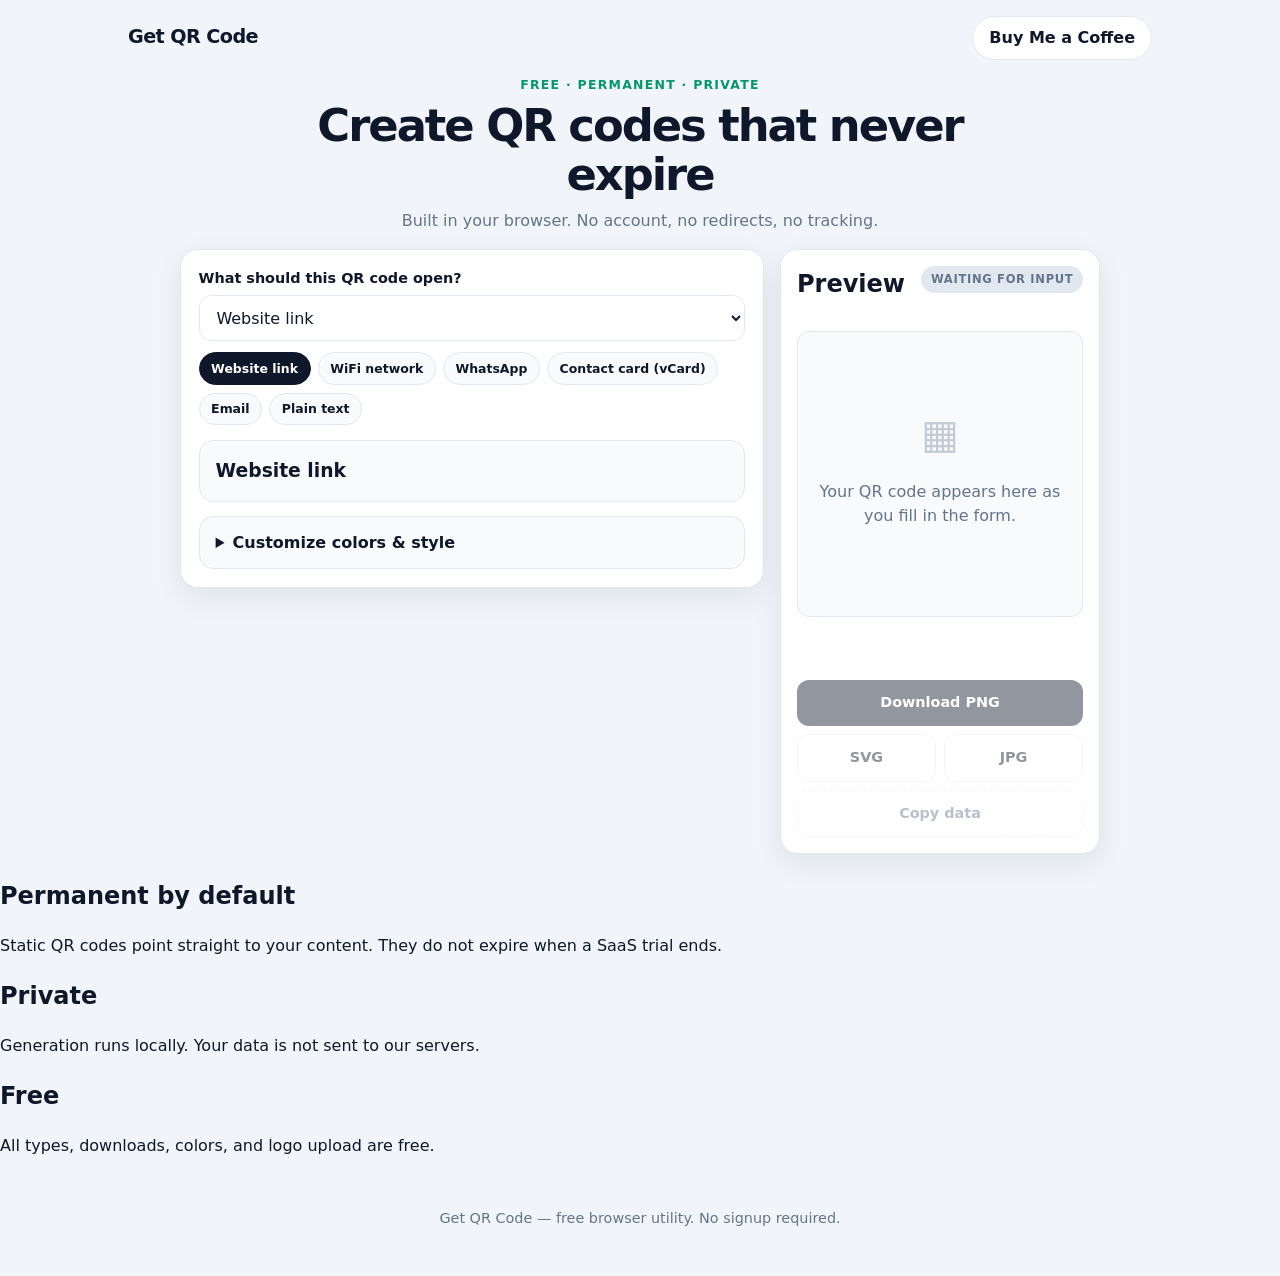
==== index.html @ e3b9dc10 "Bust cached frontend assets Co-authored-by: Gilad Leifman <Mizaro@users.noreply.github.com>" ====
<!doctype html>
<html lang="en">
<head>
  <meta charset="utf-8">
  <meta name="viewport" content="width=device-width, initial-scale=1">
  <title>Get QR Code | Free Permanent QR Codes That Never Expire</title>
  <meta name="description" content="Create free permanent QR codes that never expire. No signup, no expiration, generated locally in your browser.">
  <meta name="robots" content="index,follow">
  <meta name="theme-color" content="#0f172a">
  <link rel="canonical" href="https://getqrcode.com/">
  <link rel="stylesheet" href="styles.css?v=20260601-2255">
</head>
<body>
  <header class="site-header">
    <nav class="nav" aria-label="Main">
      <a class="brand" href="/">Get QR Code</a>
      <a class="nav-cta" href="https://buymeacoffee.com/yourname" target="_blank" rel="noopener noreferrer">Buy Me a Coffee</a>
    </nav>
    <div class="hero">
      <p class="eyebrow">Free · Permanent · Private</p>
      <h1>Create QR codes that never expire</h1>
      <p class="hero-lead">Built in your browser. No account, no redirects, no tracking.</p>
    </div>
  </header>

  <main class="workspace" id="generator">
    <div class="workspace-grid">
      <section class="preview-panel" aria-label="QR preview">
        <div class="preview-header">
          <h2>Preview</h2>
          <span id="preview-badge" class="badge badge-idle">Waiting for input</span>
        </div>
        <div id="qr-preview" class="qr-preview" role="img" aria-label="QR code preview">
          <div class="preview-empty" id="preview-empty">
            <div class="preview-empty-icon" aria-hidden="true">▦</div>
            <p>Your QR code appears here as you fill in the form.</p>
          </div>
        </div>
        <p id="status" class="status" role="status" aria-live="polite"></p>
        <div class="download-row">
          <button id="download-png" class="btn btn-primary" type="button" disabled>Download PNG</button>
          <button id="download-svg" class="btn btn-secondary" type="button" disabled>SVG</button>
          <button id="download-jpg" class="btn btn-secondary" type="button" disabled>JPG</button>
          <button id="copy-payload" class="btn btn-ghost" type="button" disabled>Copy data</button>
        </div>
      </section>

      <section class="editor-panel" aria-label="QR settings">
        <form id="qr-form" novalidate>
          <div class="field-block">
            <label for="qr-type-select">What should this QR code open?</label>
            <select id="qr-type-select" name="qr-type"></select>
            <div class="quick-types" id="quick-types" aria-label="Popular types"></div>
          </div>

          <div class="field-block content-block">
            <h3 id="content-heading">Content</h3>
            <div id="dynamic-fields" class="dynamic-fields"></div>
          </div>

          <details class="customize-panel">
            <summary>Customize colors &amp; style</summary>
            <div class="customize-grid">
              <label for="qr-size">Download size</label>
              <select id="qr-size">
                <option value="512" selected>512 px</option>
                <option value="1024">1024 px</option>
                <option value="2048">2048 px</option>
                <option value="256">256 px</option>
              </select>
              <label for="qr-ecc">Error correction</label>
              <select id="qr-ecc" title="Use High if you add a logo">
                <option value="M" selected>Medium</option>
                <option value="L">Low</option>
                <option value="Q">Quartile</option>
                <option value="H">High (best for logos)</option>
              </select>
              <label for="dark-color">QR color</label>
              <input id="dark-color" type="color" value="#0f172a">
              <label for="light-color">Background</label>
              <input id="light-color" type="color" value="#ffffff">
              <label class="check" for="transparent-bg"><input id="transparent-bg" type="checkbox"> Transparent background</label>
              <label class="check" for="gradient-enable"><input id="gradient-enable" type="checkbox"> Gradient</label>
              <label for="gradient-color">Gradient end</label>
              <input id="gradient-color" type="color" value="#2563eb" disabled>
              <label for="module-style">Dot shape</label>
              <select id="module-style">
                <option value="square">Square</option>
                <option value="rounded" selected>Rounded</option>
                <option value="dot">Circle</option>
              </select>
              <label for="logo-file">Logo (optional)</label>
              <input id="logo-file" type="file" accept="image/png,image/jpeg,image/webp,image/svg+xml">
              <label for="frame-label">Caption below QR</label>
              <input id="frame-label" type="text" placeholder="Scan me">
            </div>
          </details>
        </form>
      </section>
    </div>
  </main>

  <section class="info-grid" aria-label="More information">
    <article><h2>Permanent by default</h2><p>Static QR codes point straight to your content. They do not expire when a SaaS trial ends.</p></article>
    <article><h2>Private</h2><p>Generation runs locally. Your data is not sent to our servers.</p></article>
    <article><h2>Free</h2><p>All types, downloads, colors, and logo upload are free.</p></article>
  </section>

  <footer class="site-footer"><p>Get QR Code — free browser utility. No signup required.</p></footer>

  <script src="qrcode-matrix.js?v=20260601-2255"></script>
  <script src="app.js?v=20260601-2255"></script>
</body>
</html>
---- styles.css ----
:root {
  --bg: #f1f5f9;
  --surface: #ffffff;
  --surface-soft: #f8fafc;
  --text: #0f172a;
  --muted: #64748b;
  --border: #e2e8f0;
  --primary: #0f172a;
  --primary-hover: #1e293b;
  --accent: #2563eb;
  --success: #059669;
  --warn: #b45309;
  --danger: #b91c1c;
  --radius: 18px;
  --shadow: 0 10px 30px rgba(15, 23, 42, 0.08);
}

*,
*::before,
*::after {
  box-sizing: border-box;
}

html {
  scroll-behavior: smooth;
}

body {
  margin: 0;
  font-family: Inter, ui-sans-serif, system-ui, -apple-system, BlinkMacSystemFont, 'Segoe UI', sans-serif;
  color: var(--text);
  background: var(--bg);
  line-height: 1.5;
}

button,
input,
select,
textarea {
  font: inherit;
}

.site-header {
  padding: 1rem 1.25rem 1rem;
}

.nav {
  max-width: 1024px;
  margin: 0 auto 1rem;
  display: flex;
  align-items: center;
  justify-content: space-between;
  gap: 1rem;
}

.brand {
  color: var(--text);
  font-size: 1.2rem;
  font-weight: 800;
  letter-spacing: -0.03em;
  text-decoration: none;
}

.nav-cta {
  color: var(--text);
  background: var(--surface);
  border: 1px solid var(--border);
  border-radius: 999px;
  padding: 0.55rem 1rem;
  text-decoration: none;
  font-weight: 700;
}

.hero {
  max-width: 720px;
  margin: 0 auto;
  text-align: center;
}

.eyebrow {
  margin: 0 0 0.5rem;
  font-size: 0.78rem;
  font-weight: 800;
  text-transform: uppercase;
  letter-spacing: 0.1em;
  color: var(--success);
}

.hero h1 {
  margin: 0 0 0.65rem;
  font-size: clamp(1.85rem, 4.8vw, 2.8rem);
  line-height: 1.08;
  letter-spacing: -0.045em;
}

.hero-lead {
  margin: 0 auto;
  max-width: 34rem;
  color: var(--muted);
  font-size: 1rem;
}

.workspace {
  max-width: 960px;
  margin: 0 auto 1.5rem;
  padding: 0 1.25rem;
}

.workspace-grid {
  display: grid;
  grid-template-columns: minmax(0, 1fr) 320px;
  gap: 1rem;
  align-items: start;
}

.preview-panel,
.editor-panel {
  background: var(--surface);
  border: 1px solid var(--border);
  border-radius: var(--radius);
  box-shadow: var(--shadow);
}

.preview-panel {
  position: sticky;
  top: 1rem;
  order: 2;
  display: grid;
  gap: 0.8rem;
  align-content: start;
  padding: 1rem;
}

.preview-header {
  display: flex;
  align-items: flex-start;
  justify-content: space-between;
  gap: 0.75rem;
  margin-bottom: 1rem;
}

.preview-header h2,
.content-block h3 {
  margin: 0;
}

.preview-subhead,
.content-help {
  margin: 0.25rem 0 0;
  color: var(--muted);
  font-size: 0.85rem;
}


.badge {
  display: inline-flex;
  align-items: center;
  border-radius: 999px;
  padding: 0.28rem 0.6rem;
  font-size: 0.72rem;
  font-weight: 800;
  text-transform: uppercase;
  letter-spacing: 0.06em;
  white-space: nowrap;
}

.badge-idle {
  background: #e2e8f0;
  color: var(--muted);
}

.badge-ready {
  background: #d1fae5;
  color: var(--success);
}

.badge-warn {
  background: #fef3c7;
  color: var(--warn);
}

.qr-preview {
  aspect-ratio: 1 / 1;
  min-height: 0;
  display: flex;
  align-items: center;
  justify-content: center;
  border: 1px solid var(--border);
  border-radius: 12px;
  background: #f8fafc;
  padding: 0.9rem;
  overflow: hidden;
}

.preview-empty {
  text-align: center;
  color: var(--muted);
}

.preview-empty-icon {
  font-size: 2.5rem;
  opacity: 0.35;
  margin-bottom: 0.5rem;
}

.qr-canvas {
  display: block;
  width: min(100%, 250px);
  max-width: 100%;
  height: auto;
  border-radius: 10px;
  box-shadow: 0 8px 22px rgba(15, 23, 42, 0.08);
}

.status {
  min-height: 1.25rem;
  margin: 0.85rem 0 0;
  font-size: 0.9rem;
  color: var(--muted);
}

.status-ok {
  color: var(--success);
}

.status-warn {
  color: var(--warn);
}

.download-row {
  display: grid;
  grid-template-columns: repeat(2, minmax(0, 1fr));
  gap: 0.5rem;
  margin-top: 0.25rem;
}

.btn {
  border: 0;
  border-radius: 12px;
  padding: 0.75rem 0.9rem;
  font-size: 0.9rem;
  font-weight: 800;
  cursor: pointer;
  transition: transform 140ms ease, background 140ms ease, box-shadow 140ms ease;
}

.btn:disabled {
  opacity: 0.45;
  cursor: not-allowed;
}

.btn-primary {
  grid-column: 1 / -1;
  background: var(--primary);
  color: #ffffff;
}

.btn-primary:hover:not(:disabled),
.btn-secondary:hover:not(:disabled),
.btn-ghost:hover:not(:disabled),
.quick-type:hover,
.nav-cta:hover {
  transform: translateY(-1px);
}

.btn-primary:hover:not(:disabled) {
  background: var(--primary-hover);
}

.btn-secondary {
  background: var(--surface);
  color: var(--text);
  border: 1px solid var(--border);
}

.btn-ghost {
  grid-column: 1 / -1;
  background: transparent;
  color: var(--muted);
  border: 1px dashed var(--border);
}

.editor-panel {
  order: 1;
  padding: 1.1rem;
}

#qr-form {
  display: grid;
  gap: 0.9rem;
  justify-items: stretch;
}

.field-block {
  width: 100%;
  margin-bottom: 0;
}

.content-block {
  padding: 1rem;
  border: 1px solid var(--border);
  border-radius: 14px;
  background: var(--surface-soft);
}

label,
.customize-grid label {
  display: block;
  font-size: 0.9rem;
  font-weight: 700;
  margin: 0.85rem 0 0.35rem;
}

.field-block > label:first-child,
.customize-grid > label:first-child {
  margin-top: 0;
}

input,
select,
textarea {
  width: 100%;
  color: var(--text);
  background: var(--surface);
  border: 1px solid var(--border);
  border-radius: 12px;
  padding: 0.72rem 0.8rem;
}

input:focus,
select:focus,
textarea:focus {
  outline: none;
  border-color: var(--accent);
  box-shadow: 0 0 0 3px rgba(37, 99, 235, 0.14);
}

textarea {
  resize: vertical;
  min-height: 90px;
}

.quick-types {
  display: flex;
  flex-wrap: wrap;
  gap: 0.45rem;
  margin-top: 0.7rem;
}

.quick-type {
  border: 1px solid var(--border);
  background: var(--surface-soft);
  color: var(--text);
  border-radius: 999px;
  padding: 0.38rem 0.72rem;
  font-size: 0.78rem;
  font-weight: 700;
  cursor: pointer;
}

.quick-type.is-active {
  background: var(--primary);
  border-color: var(--primary);
  color: #ffffff;
}

.content-heading-row {
  display: flex;
  justify-content: space-between;
  align-items: baseline;
  gap: 1rem;
  margin-bottom: 0.75rem;
}

.dynamic-fields > :first-child {
  margin-top: 0;
}

.field-row {
  display: grid;
  grid-template-columns: repeat(2, minmax(0, 1fr));
  gap: 0.75rem;
}

.check {
  display: flex !important;
  align-items: center;
  gap: 0.55rem;
  margin-top: 0.9rem !important;
  font-weight: 600 !important;
}

.check input,
.radio-row input {
  width: auto;
}

.radio-row {
  display: flex;
  gap: 1rem;
  border: 0;
  padding: 0;
  margin: 0.6rem 0 0;
}

.radio-row label {
  display: inline-flex;
  align-items: center;
  gap: 0.35rem;
  margin: 0 !important;
  font-weight: 600 !important;
}

.input-compact {
  margin-bottom: 0.25rem;
}

.customize-panel {
  width: 100%;
  background: var(--surface-soft);
  border: 1px solid var(--border);
  border-radius: 14px;
  padding: 0.85rem 1rem;
}

.customize-panel summary {
  cursor: pointer;
  font-weight: 800;
}

.customize-grid {
  display: grid;
  grid-template-columns: repeat(2, minmax(0, 1fr));
  gap: 0 0.8rem;
  margin-top: 0.75rem;
}

.customize-grid .check {
  grid-column: 1 / -1;
}

.utility-note {
  max-width: 960px;
  margin: 0 auto 1.5rem;
  padding: 0 1.25rem;
  color: var(--muted);
  font-size: 0.92rem;
  text-align: center;
}

.site-footer {
  text-align: center;
  padding: 1.25rem 1.25rem 2rem;
  color: var(--muted);
  font-size: 0.9rem;
}

@media (max-width: 900px) {
  .workspace-grid {
    grid-template-columns: 1fr;
  }

  .preview-panel {
    position: static;
    order: 1;
    gap: 0.85rem;
  }

  .editor-panel {
    order: 2;
  }
}

@media (max-width: 640px) {
  .nav,
  .content-heading-row {
    flex-direction: column;
    align-items: stretch;
  }

  .nav-cta {
    text-align: center;
  }

  .field-row,
  .customize-grid,
  .download-row {
    grid-template-columns: 1fr;
  }
}
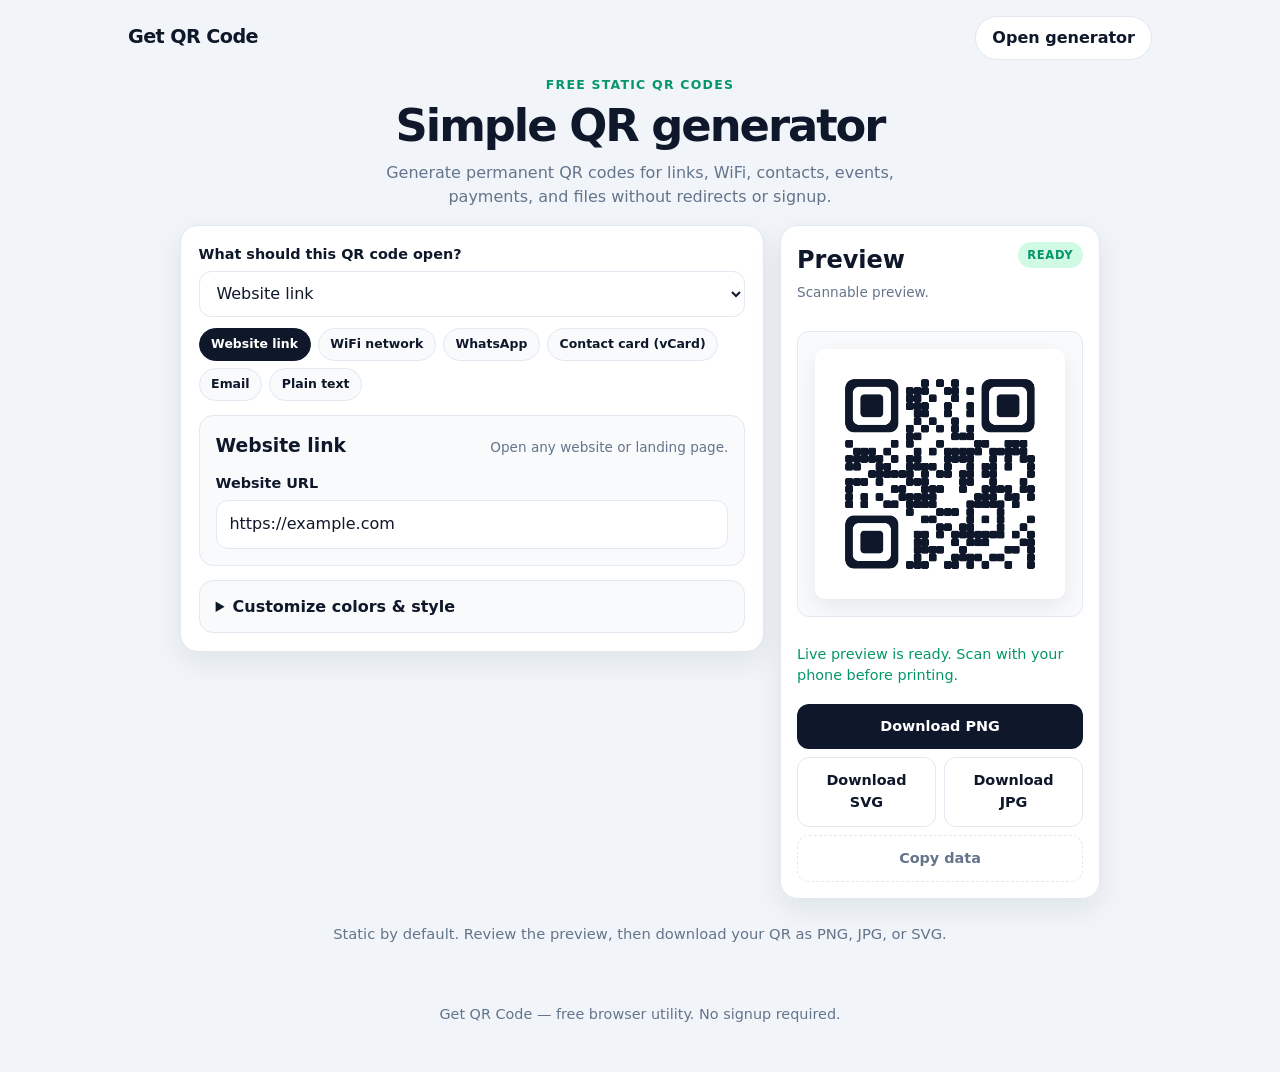
==== commit 61f522d9: "Restore app shell and refresh asset versions Co-authored-by: Gilad Leifman <Mizaro@users.noreply.git" ====
--- a/index.html
+++ b/index.html
@@ -4,22 +4,22 @@
   <meta charset="utf-8">
   <meta name="viewport" content="width=device-width, initial-scale=1">
   <title>Get QR Code | Free Permanent QR Codes That Never Expire</title>
-  <meta name="description" content="Create free permanent QR codes that never expire. No signup, no expiration, generated locally in your browser.">
+  <meta name="description" content="Create free permanent QR codes that never expire. Generate QR codes for websites, WiFi, WhatsApp, contacts, payments, events, files, and more.">
   <meta name="robots" content="index,follow">
   <meta name="theme-color" content="#0f172a">
   <link rel="canonical" href="https://getqrcode.com/">
-  <link rel="stylesheet" href="styles.css?v=20260601-2255">
+  <link rel="stylesheet" href="styles.css?v=20260601-2258">
 </head>
 <body>
   <header class="site-header">
     <nav class="nav" aria-label="Main">
       <a class="brand" href="/">Get QR Code</a>
-      <a class="nav-cta" href="https://buymeacoffee.com/yourname" target="_blank" rel="noopener noreferrer">Buy Me a Coffee</a>
+      <a class="nav-cta" href="#generator">Open generator</a>
     </nav>
     <div class="hero">
-      <p class="eyebrow">Free · Permanent · Private</p>
-      <h1>Create QR codes that never expire</h1>
-      <p class="hero-lead">Built in your browser. No account, no redirects, no tracking.</p>
+      <p class="eyebrow">Free static QR codes</p>
+      <h1>Simple QR generator</h1>
+      <p class="hero-lead">Generate permanent QR codes for links, WiFi, contacts, events, payments, and files without redirects or signup.</p>
     </div>
   </header>
 
@@ -27,20 +27,26 @@
     <div class="workspace-grid">
       <section class="preview-panel" aria-label="QR preview">
         <div class="preview-header">
-          <h2>Preview</h2>
-          <span id="preview-badge" class="badge badge-idle">Waiting for input</span>
+          <div>
+            <h2>Preview</h2>
+            <p class="preview-subhead">Scannable preview.</p>
+          </div>
+          <span id="preview-badge" class="badge badge-idle">Waiting</span>
         </div>
+
         <div id="qr-preview" class="qr-preview" role="img" aria-label="QR code preview">
           <div class="preview-empty" id="preview-empty">
             <div class="preview-empty-icon" aria-hidden="true">▦</div>
-            <p>Your QR code appears here as you fill in the form.</p>
+            <p>Your QR code will appear here.</p>
           </div>
         </div>
+
         <p id="status" class="status" role="status" aria-live="polite"></p>
+
         <div class="download-row">
           <button id="download-png" class="btn btn-primary" type="button" disabled>Download PNG</button>
-          <button id="download-svg" class="btn btn-secondary" type="button" disabled>SVG</button>
-          <button id="download-jpg" class="btn btn-secondary" type="button" disabled>JPG</button>
+          <button id="download-svg" class="btn btn-secondary" type="button" disabled>Download SVG</button>
+          <button id="download-jpg" class="btn btn-secondary" type="button" disabled>Download JPG</button>
           <button id="copy-payload" class="btn btn-ghost" type="button" disabled>Copy data</button>
         </div>
       </section>
@@ -50,11 +56,14 @@
           <div class="field-block">
             <label for="qr-type-select">What should this QR code open?</label>
             <select id="qr-type-select" name="qr-type"></select>
-            <div class="quick-types" id="quick-types" aria-label="Popular types"></div>
+            <div id="quick-types" class="quick-types" aria-label="Popular QR types"></div>
           </div>
 
           <div class="field-block content-block">
-            <h3 id="content-heading">Content</h3>
+            <div class="content-heading-row">
+              <h3 id="content-heading">Content</h3>
+              <p id="content-help" class="content-help">Pick a type to begin.</p>
+            </div>
             <div id="dynamic-fields" class="dynamic-fields"></div>
           </div>
 
@@ -68,29 +77,37 @@
                 <option value="2048">2048 px</option>
                 <option value="256">256 px</option>
               </select>
+
               <label for="qr-ecc">Error correction</label>
-              <select id="qr-ecc" title="Use High if you add a logo">
+              <select id="qr-ecc" title="Use High when adding a logo">
                 <option value="M" selected>Medium</option>
                 <option value="L">Low</option>
                 <option value="Q">Quartile</option>
-                <option value="H">High (best for logos)</option>
+                <option value="H">High</option>
               </select>
+
               <label for="dark-color">QR color</label>
               <input id="dark-color" type="color" value="#0f172a">
+
               <label for="light-color">Background</label>
               <input id="light-color" type="color" value="#ffffff">
+
               <label class="check" for="transparent-bg"><input id="transparent-bg" type="checkbox"> Transparent background</label>
-              <label class="check" for="gradient-enable"><input id="gradient-enable" type="checkbox"> Gradient</label>
+              <label class="check" for="gradient-enable"><input id="gradient-enable" type="checkbox"> Add gradient</label>
+
               <label for="gradient-color">Gradient end</label>
               <input id="gradient-color" type="color" value="#2563eb" disabled>
-              <label for="module-style">Dot shape</label>
+
+              <label for="module-style">Module style</label>
               <select id="module-style">
                 <option value="square">Square</option>
                 <option value="rounded" selected>Rounded</option>
                 <option value="dot">Circle</option>
               </select>
+
               <label for="logo-file">Logo (optional)</label>
               <input id="logo-file" type="file" accept="image/png,image/jpeg,image/webp,image/svg+xml">
+
               <label for="frame-label">Caption below QR</label>
               <input id="frame-label" type="text" placeholder="Scan me">
             </div>
@@ -100,15 +117,13 @@
     </div>
   </main>
 
-  <section class="info-grid" aria-label="More information">
-    <article><h2>Permanent by default</h2><p>Static QR codes point straight to your content. They do not expire when a SaaS trial ends.</p></article>
-    <article><h2>Private</h2><p>Generation runs locally. Your data is not sent to our servers.</p></article>
-    <article><h2>Free</h2><p>All types, downloads, colors, and logo upload are free.</p></article>
-  </section>
+  <p class="utility-note">Static by default. Review the preview, then download your QR as PNG, JPG, or SVG.</p>
 
-  <footer class="site-footer"><p>Get QR Code — free browser utility. No signup required.</p></footer>
+  <footer class="site-footer">
+    <p>Get QR Code — free browser utility. No signup required.</p>
+  </footer>
 
-  <script src="qrcode-matrix.js?v=20260601-2255"></script>
-  <script src="app.js?v=20260601-2255"></script>
+  <script src="qrcode-matrix.js?v=20260601-2258"></script>
+  <script src="app.js?v=20260601-2258"></script>
 </body>
 </html>
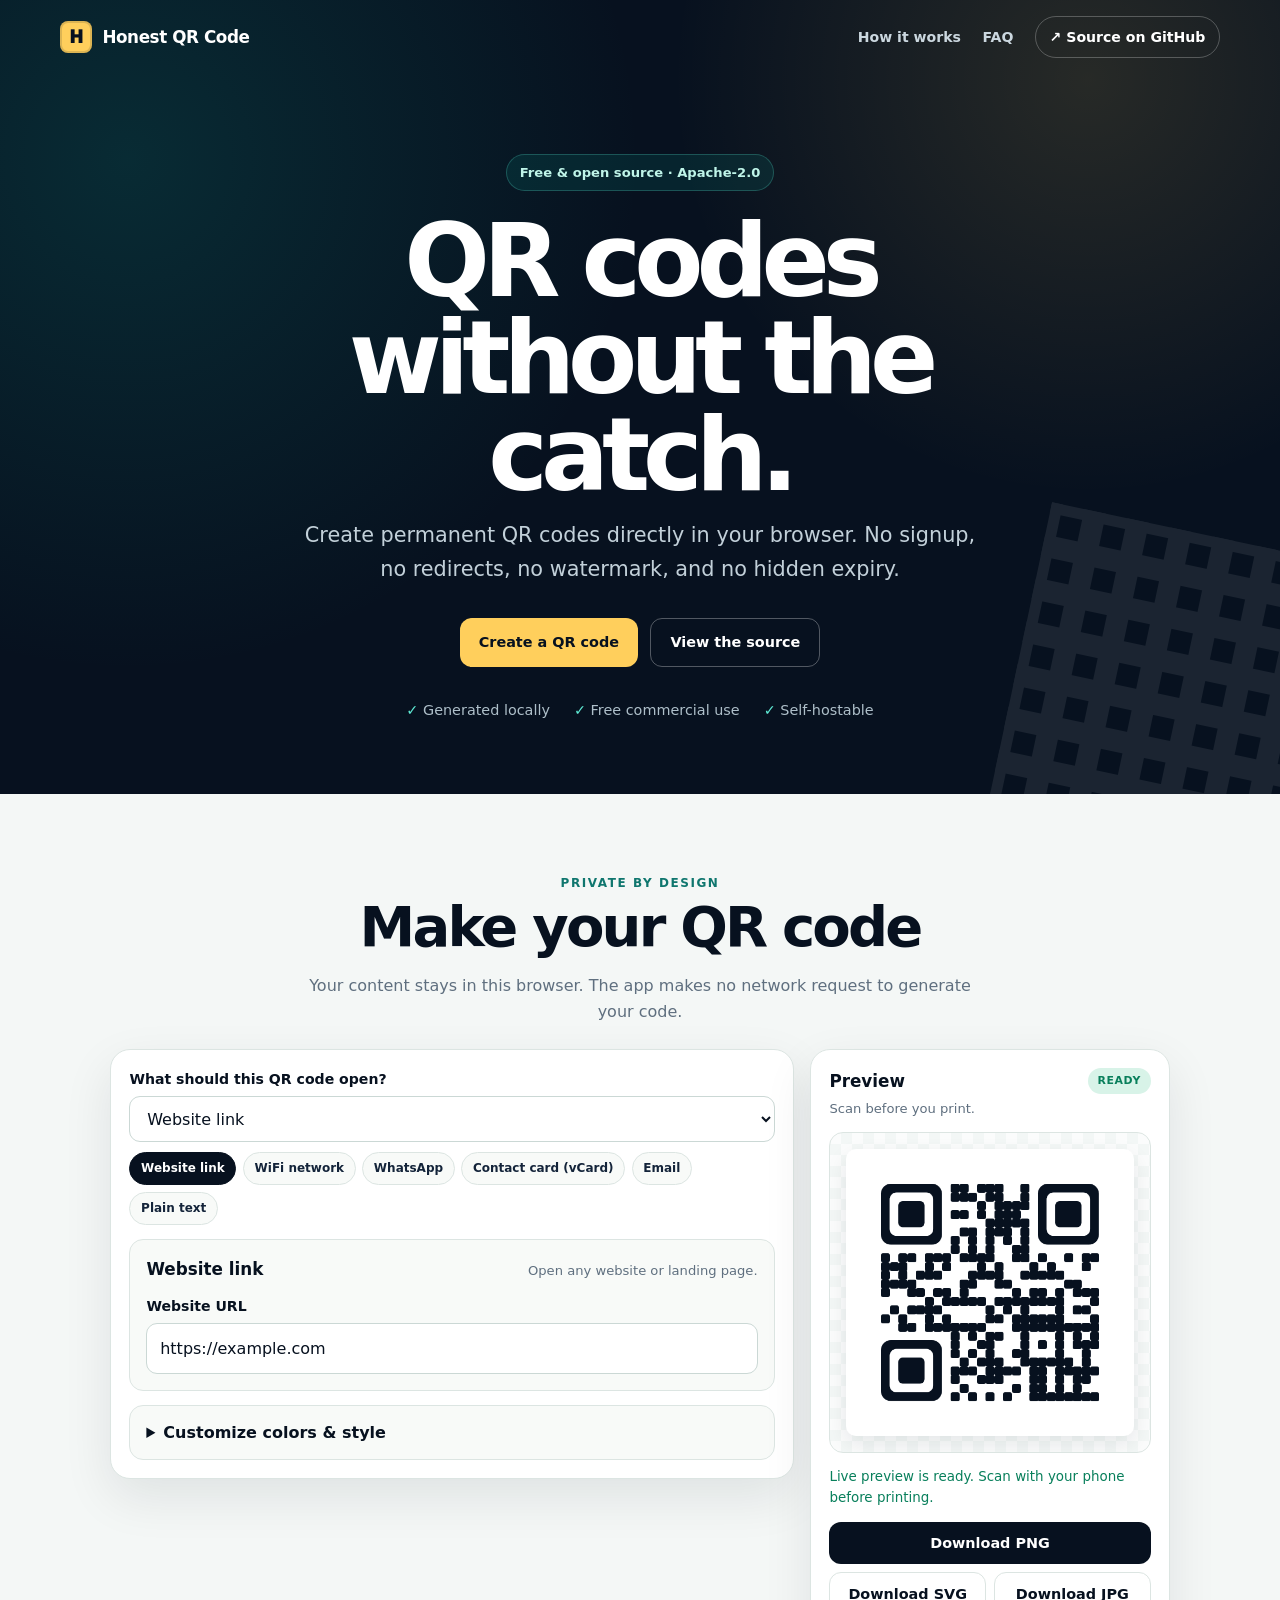
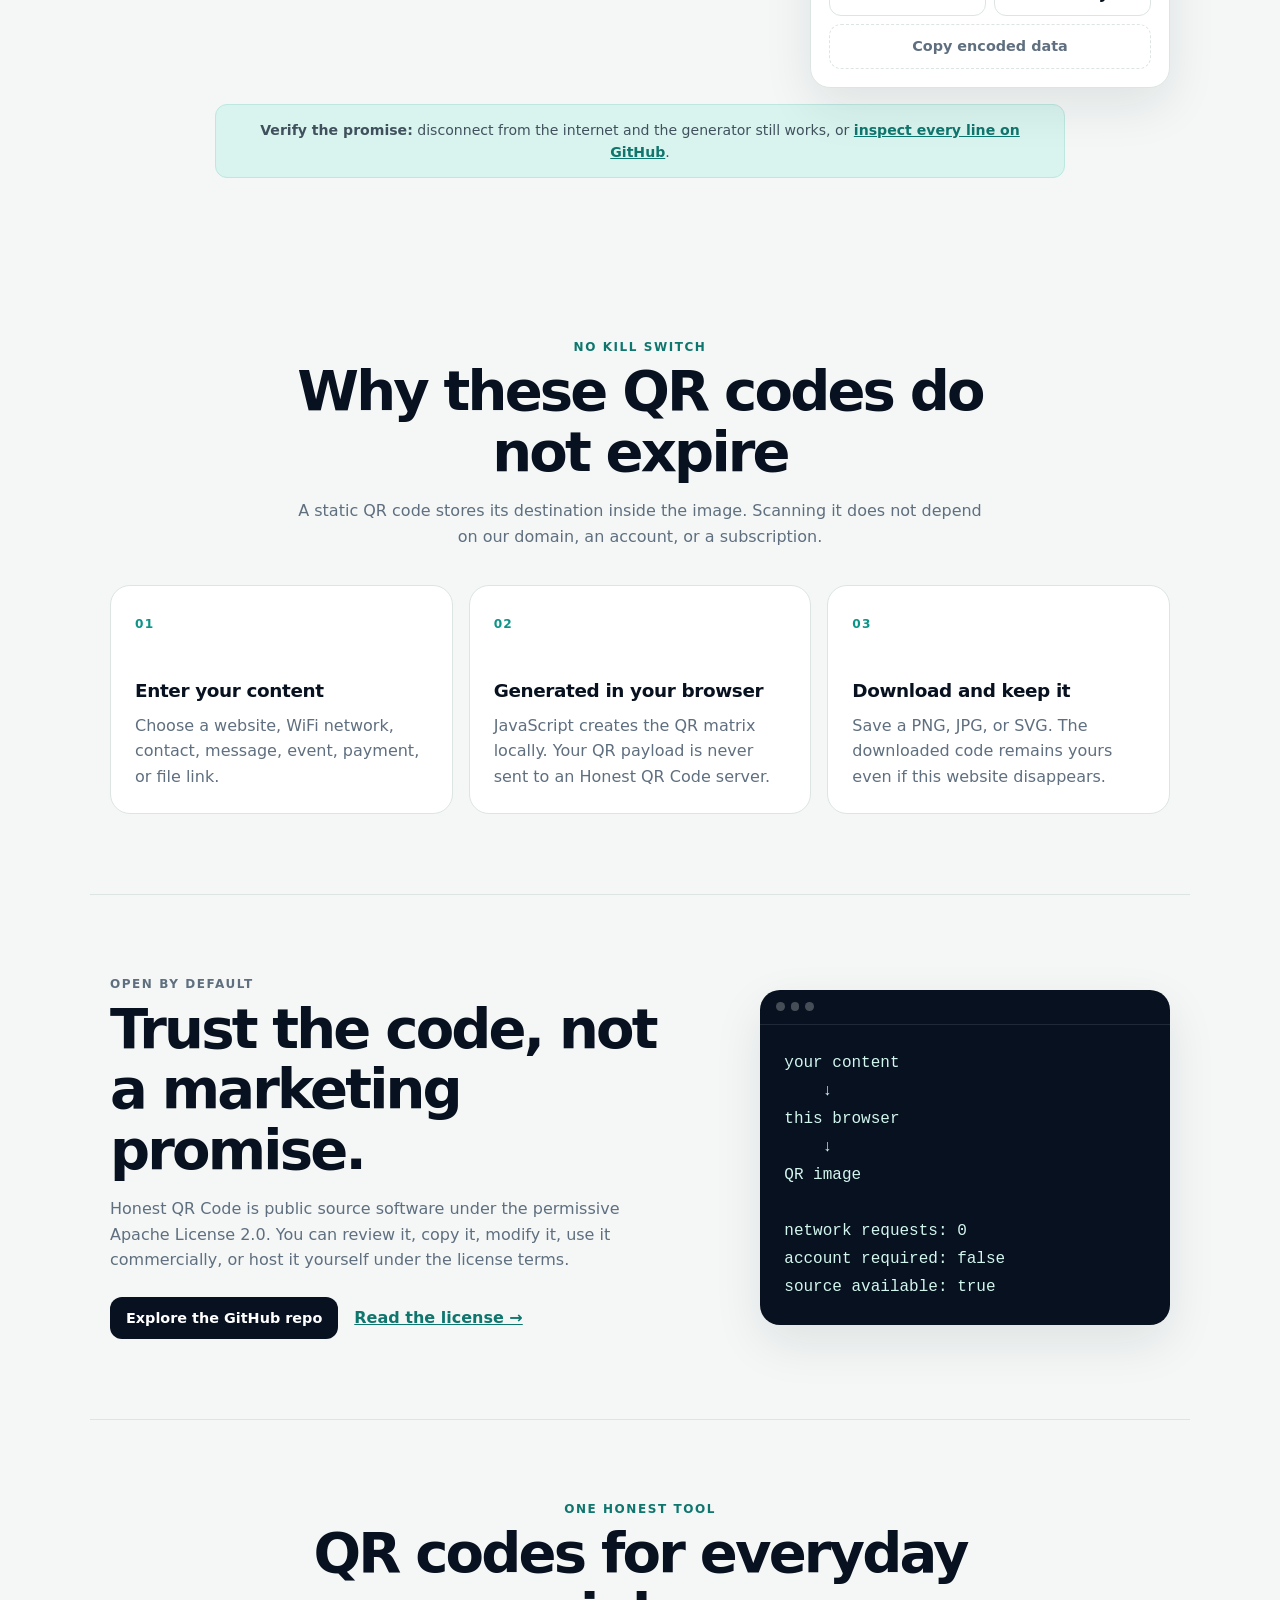
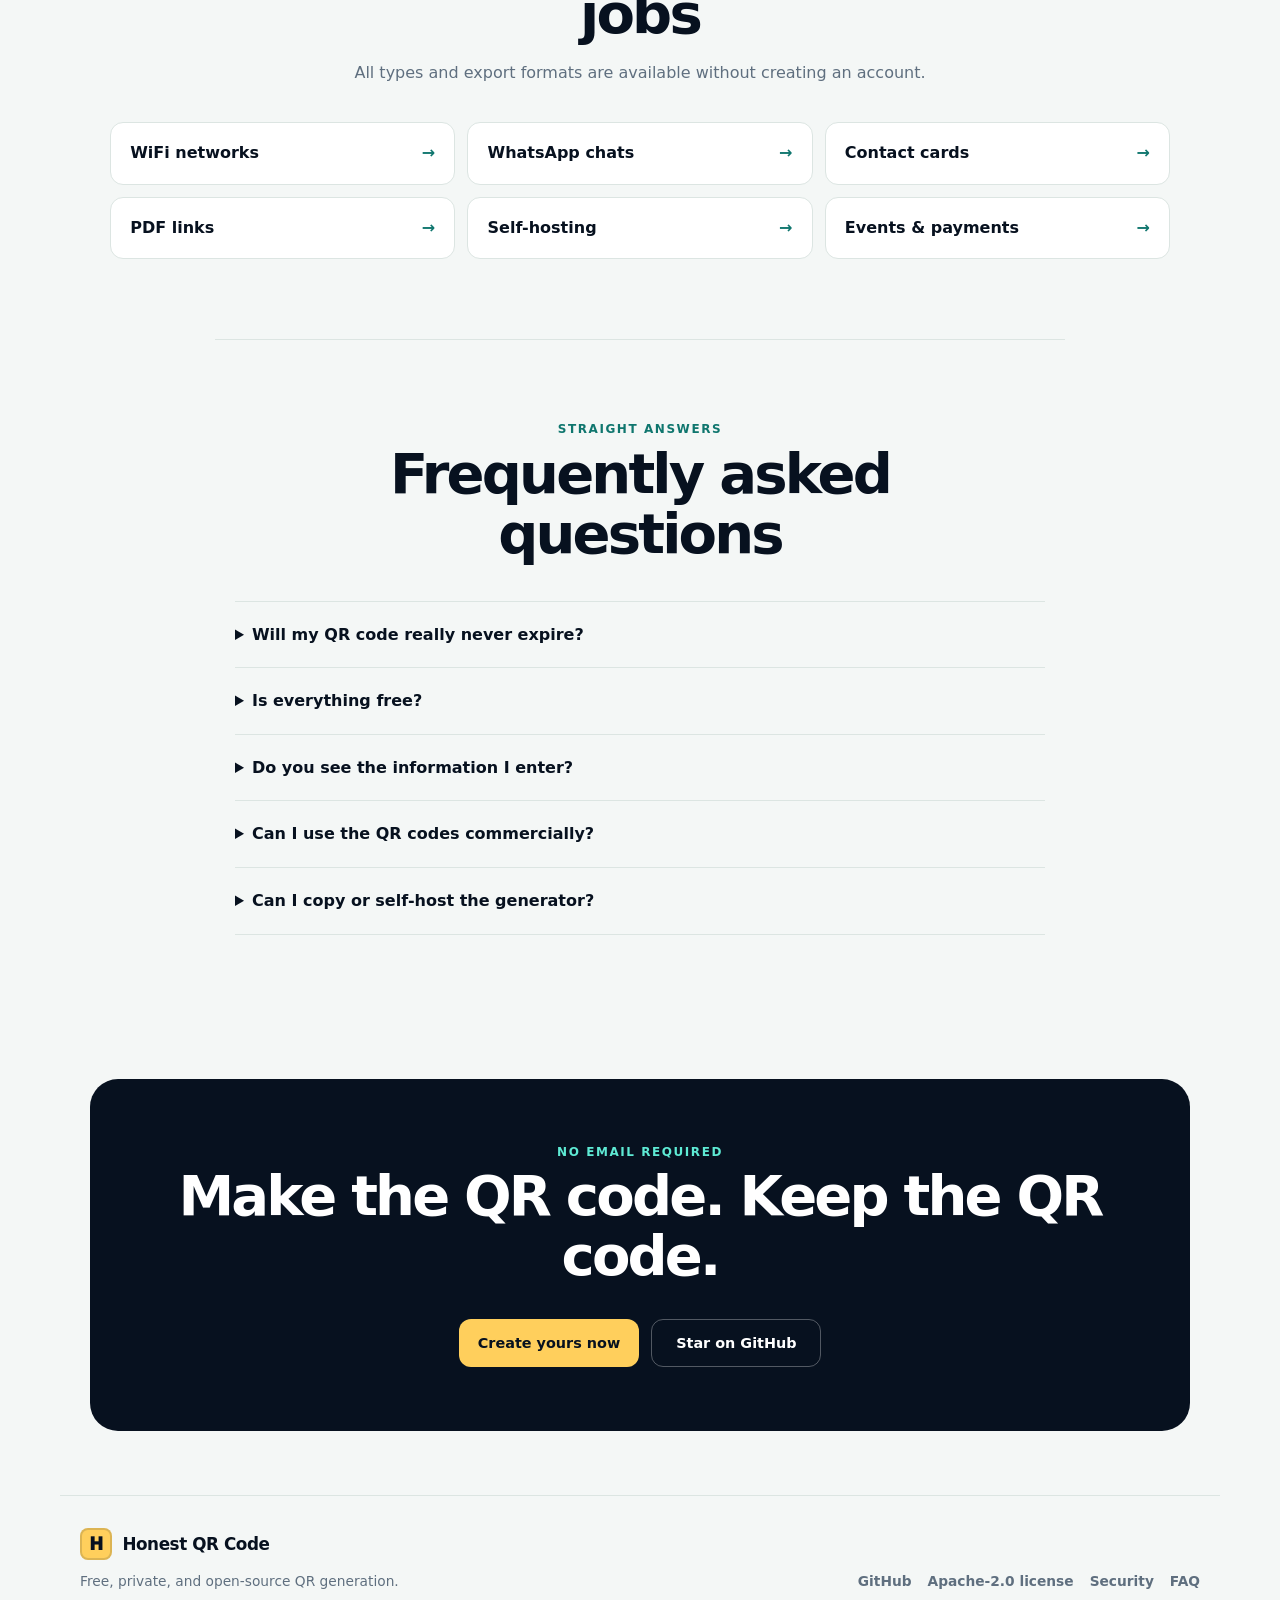
==== commit ea7d3c14: "Launch Honest QR Code" ====
--- a/index.html
+++ b/index.html
@@ -3,127 +3,346 @@
 <head>
   <meta charset="utf-8">
   <meta name="viewport" content="width=device-width, initial-scale=1">
-  <title>Get QR Code | Free Permanent QR Codes That Never Expire</title>
-  <meta name="description" content="Create free permanent QR codes that never expire. Generate QR codes for websites, WiFi, WhatsApp, contacts, payments, events, files, and more.">
-  <meta name="robots" content="index,follow">
-  <meta name="theme-color" content="#0f172a">
-  <link rel="canonical" href="https://getqrcode.com/">
-  <link rel="stylesheet" href="styles.css?v=20260601-2258">
+  <title>Honest QR Code — Free Open-Source QR Code Generator</title>
+  <meta name="description" content="Create permanent QR codes for websites, WiFi, WhatsApp, contacts and more. Free, open source, no signup, and generated privately in your browser.">
+  <meta name="robots" content="index,follow,max-image-preview:large">
+  <meta name="theme-color" content="#07111f">
+  <meta name="color-scheme" content="light">
+  <link rel="canonical" href="https://honestqrcode.com/">
+  <link rel="icon" href="/assets/favicon.svg" type="image/svg+xml">
+  <link rel="manifest" href="/site.webmanifest">
+  <link rel="stylesheet" href="/styles.css?v=20260711">
+
+  <meta property="og:type" content="website">
+  <meta property="og:site_name" content="Honest QR Code">
+  <meta property="og:title" content="Honest QR Code — Free Open-Source QR Generator">
+  <meta property="og:description" content="Generate permanent QR codes locally in your browser. No signup, redirects, watermarks, or hidden expiry.">
+  <meta property="og:url" content="https://honestqrcode.com/">
+  <meta property="og:image" content="https://honestqrcode.com/assets/social-preview.png">
+  <meta property="og:image:width" content="1280">
+  <meta property="og:image:height" content="640">
+  <meta property="og:image:alt" content="Honest QR Code open-source QR generator preview">
+  <meta name="twitter:card" content="summary_large_image">
+  <meta name="twitter:title" content="Honest QR Code — Free Open-Source QR Generator">
+  <meta name="twitter:description" content="Permanent QR codes, generated privately in your browser.">
+  <meta name="twitter:image" content="https://honestqrcode.com/assets/social-preview.png">
+
+  <script type="application/ld+json">
+  {
+    "@context": "https://schema.org",
+    "@graph": [
+      {
+        "@type": "WebApplication",
+        "@id": "https://honestqrcode.com/#app",
+        "name": "Honest QR Code",
+        "url": "https://honestqrcode.com/",
+        "description": "A free, open-source, client-side generator for permanent static QR codes.",
+        "applicationCategory": "UtilitiesApplication",
+        "operatingSystem": "Any",
+        "browserRequirements": "Requires JavaScript and a modern web browser",
+        "isAccessibleForFree": true,
+        "license": "https://www.apache.org/licenses/LICENSE-2.0",
+        "codeRepository": "https://github.com/Mizaro/honestqrcode",
+        "offers": { "@type": "Offer", "price": "0", "priceCurrency": "USD" },
+        "featureList": [
+          "Static QR codes that do not expire",
+          "Runs locally in the browser",
+          "PNG, JPG and SVG downloads",
+          "No signup or watermark",
+          "Open-source and self-hostable"
+        ]
+      },
+      {
+        "@type": "FAQPage",
+        "mainEntity": [
+          {
+            "@type": "Question",
+            "name": "Do Honest QR Code QR codes expire?",
+            "acceptedAnswer": { "@type": "Answer", "text": "No. The tool creates static QR codes whose data is stored directly in the image. They do not depend on an Honest QR Code redirect or subscription." }
+          },
+          {
+            "@type": "Question",
+            "name": "Is Honest QR Code really free?",
+            "acceptedAnswer": { "@type": "Answer", "text": "Yes. Every generator and download format is free, with no account, watermark, scan limit, or trial." }
+          },
+          {
+            "@type": "Question",
+            "name": "Can I inspect or self-host the code?",
+            "acceptedAnswer": { "@type": "Answer", "text": "Yes. The source is public on GitHub under the Apache License 2.0, which permits use, modification, and distribution subject to the license terms." }
+          }
+        ]
+      }
+    ]
+  }
+  </script>
 </head>
 <body>
+  <a class="skip-link" href="#generator">Skip to generator</a>
+
   <header class="site-header">
-    <nav class="nav" aria-label="Main">
-      <a class="brand" href="/">Get QR Code</a>
-      <a class="nav-cta" href="#generator">Open generator</a>
+    <nav class="nav" aria-label="Main navigation">
+      <a class="brand" href="/" aria-label="Honest QR Code home">
+        <span class="brand-mark" aria-hidden="true">H</span>
+        <span>Honest QR Code</span>
+      </a>
+      <div class="nav-links">
+        <a href="#how-it-works">How it works</a>
+        <a href="#faq">FAQ</a>
+        <a class="github-link" href="https://github.com/Mizaro/honestqrcode" target="_blank" rel="noopener">
+          <span aria-hidden="true">↗</span> Source on GitHub
+        </a>
+      </div>
     </nav>
+
     <div class="hero">
-      <p class="eyebrow">Free static QR codes</p>
-      <h1>Simple QR generator</h1>
-      <p class="hero-lead">Generate permanent QR codes for links, WiFi, contacts, events, payments, and files without redirects or signup.</p>
+      <a class="open-source-pill" href="https://github.com/Mizaro/honestqrcode" target="_blank" rel="noopener">Free &amp; open source · Apache-2.0</a>
+      <h1>QR codes without the catch.</h1>
+      <p class="hero-lead">Create permanent QR codes directly in your browser. No signup, no redirects, no watermark, and no hidden expiry.</p>
+      <div class="hero-actions">
+        <a class="btn btn-primary hero-button" href="#generator">Create a QR code</a>
+        <a class="btn btn-secondary hero-button" href="https://github.com/Mizaro/honestqrcode" target="_blank" rel="noopener">View the source</a>
+      </div>
+      <ul class="proof-list" aria-label="Product guarantees">
+        <li><span aria-hidden="true">✓</span> Generated locally</li>
+        <li><span aria-hidden="true">✓</span> Free commercial use</li>
+        <li><span aria-hidden="true">✓</span> Self-hostable</li>
+      </ul>
     </div>
   </header>
 
-  <main class="workspace" id="generator">
-    <div class="workspace-grid">
-      <section class="preview-panel" aria-label="QR preview">
-        <div class="preview-header">
-          <div>
-            <h2>Preview</h2>
-            <p class="preview-subhead">Scannable preview.</p>
+  <main>
+    <section class="workspace" id="generator" aria-labelledby="generator-heading">
+      <div class="section-heading generator-heading">
+        <p class="eyebrow">Private by design</p>
+        <h2 id="generator-heading">Make your QR code</h2>
+        <p>Your content stays in this browser. The app makes no network request to generate your code.</p>
+      </div>
+
+      <div class="workspace-grid">
+        <section class="preview-panel" id="preview-panel" aria-label="QR preview">
+          <div class="preview-header">
+            <div>
+              <h3>Preview</h3>
+              <p class="preview-subhead">Scan before you print.</p>
+            </div>
+            <span id="preview-badge" class="badge badge-idle">Waiting</span>
           </div>
-          <span id="preview-badge" class="badge badge-idle">Waiting</span>
+
+          <div id="qr-preview" class="qr-preview" aria-label="Generated QR code preview">
+            <div class="preview-empty" id="preview-empty">
+              <div class="preview-empty-icon" aria-hidden="true">▦</div>
+              <p>Your QR code will appear here.</p>
+            </div>
+          </div>
+
+          <p id="status" class="status" role="status" aria-live="polite"></p>
+
+          <div class="download-row">
+            <button id="share-png" class="btn btn-primary" type="button" disabled>Share PNG</button>
+            <button id="download-png" class="btn btn-primary" type="button" disabled>Download PNG</button>
+            <button id="download-svg" class="btn btn-secondary" type="button" disabled>Download SVG</button>
+            <button id="download-jpg" class="btn btn-secondary" type="button" disabled>Download JPG</button>
+            <button id="copy-payload" class="btn btn-ghost" type="button" disabled>Copy encoded data</button>
+          </div>
+        </section>
+
+        <section class="editor-panel" aria-label="QR settings">
+          <form id="qr-form" novalidate>
+            <div class="field-block">
+              <label for="qr-type-select">What should this QR code open?</label>
+              <select id="qr-type-select" name="qr-type"></select>
+              <div id="quick-types" class="quick-types" aria-label="Popular QR types"></div>
+            </div>
+
+            <div class="field-block content-block">
+              <div class="content-heading-row">
+                <h3 id="content-heading">Content</h3>
+                <p id="content-help" class="content-help">Pick a type to begin.</p>
+              </div>
+              <div id="dynamic-fields" class="dynamic-fields"></div>
+            </div>
+
+            <div class="generate-row">
+              <button id="generate-qr" class="btn btn-generate" type="submit">Generate QR code</button>
+              <p class="generate-hint">Your information never leaves this device.</p>
+            </div>
+
+            <details class="customize-panel">
+              <summary>Customize colors &amp; style</summary>
+              <div class="customize-grid">
+                <label for="qr-size">Download size</label>
+                <select id="qr-size">
+                  <option value="256">256 px</option>
+                  <option value="512" selected>512 px</option>
+                  <option value="1024">1024 px</option>
+                  <option value="2048">2048 px</option>
+                </select>
+
+                <label for="qr-ecc">Error correction</label>
+                <select id="qr-ecc" title="Use High when adding a logo">
+                  <option value="L">Low</option>
+                  <option value="M" selected>Medium</option>
+                  <option value="Q">Quartile</option>
+                  <option value="H">High</option>
+                </select>
+
+                <label for="dark-color">QR color</label>
+                <input id="dark-color" type="color" value="#07111f">
+
+                <label for="light-color">Background</label>
+                <input id="light-color" type="color" value="#ffffff">
+
+                <label class="check" for="transparent-bg"><input id="transparent-bg" type="checkbox"> Transparent background</label>
+                <label class="check" for="gradient-enable"><input id="gradient-enable" type="checkbox"> Add gradient</label>
+
+                <label for="gradient-color">Gradient end</label>
+                <input id="gradient-color" type="color" value="#0ea5a4" disabled>
+
+                <label for="module-style">Module style</label>
+                <select id="module-style">
+                  <option value="square">Square</option>
+                  <option value="rounded" selected>Rounded</option>
+                  <option value="dot">Circle</option>
+                </select>
+
+                <label for="logo-file">Logo (optional, max 2 MB)</label>
+                <input id="logo-file" type="file" accept="image/png,image/jpeg,image/webp,image/svg+xml">
+
+                <label for="frame-label">Caption below QR</label>
+                <input id="frame-label" type="text" maxlength="80" placeholder="Scan me">
+              </div>
+            </details>
+          </form>
+        </section>
+      </div>
+
+      <div class="privacy-note">
+        <strong>Verify the promise:</strong> disconnect from the internet and the generator still works, or
+        <a href="https://github.com/Mizaro/honestqrcode" target="_blank" rel="noopener">inspect every line on GitHub</a>.
+      </div>
+    </section>
+
+    <section class="content-section" id="how-it-works" aria-labelledby="how-heading">
+      <div class="section-heading">
+        <p class="eyebrow">No kill switch</p>
+        <h2 id="how-heading">Why these QR codes do not expire</h2>
+        <p>A static QR code stores its destination inside the image. Scanning it does not depend on our domain, an account, or a subscription.</p>
+      </div>
+      <div class="step-grid">
+        <article class="info-card">
+          <span class="card-number">01</span>
+          <h3>Enter your content</h3>
+          <p>Choose a website, WiFi network, contact, message, event, payment, or file link.</p>
+        </article>
+        <article class="info-card">
+          <span class="card-number">02</span>
+          <h3>Generated in your browser</h3>
+          <p>JavaScript creates the QR matrix locally. Your QR payload is never sent to an Honest QR Code server.</p>
+        </article>
+        <article class="info-card">
+          <span class="card-number">03</span>
+          <h3>Download and keep it</h3>
+          <p>Save a PNG, JPG, or SVG. The downloaded code remains yours even if this website disappears.</p>
+        </article>
+      </div>
+    </section>
+
+    <section class="content-section split-section" aria-labelledby="open-heading">
+      <div>
+        <p class="eyebrow">Open by default</p>
+        <h2 id="open-heading">Trust the code, not a marketing promise.</h2>
+        <p>Honest QR Code is public source software under the permissive Apache License 2.0. You can review it, copy it, modify it, use it commercially, or host it yourself under the license terms.</p>
+        <div class="inline-actions">
+          <a class="btn btn-primary" href="https://github.com/Mizaro/honestqrcode" target="_blank" rel="noopener">Explore the GitHub repo</a>
+          <a class="text-link" href="https://github.com/Mizaro/honestqrcode/blob/main/LICENSE" target="_blank" rel="noopener">Read the license →</a>
         </div>
-
-        <div id="qr-preview" class="qr-preview" role="img" aria-label="QR code preview">
-          <div class="preview-empty" id="preview-empty">
-            <div class="preview-empty-icon" aria-hidden="true">▦</div>
-            <p>Your QR code will appear here.</p>
-          </div>
-        </div>
-
-        <p id="status" class="status" role="status" aria-live="polite"></p>
-
-        <div class="download-row">
-          <button id="download-png" class="btn btn-primary" type="button" disabled>Download PNG</button>
-          <button id="download-svg" class="btn btn-secondary" type="button" disabled>Download SVG</button>
-          <button id="download-jpg" class="btn btn-secondary" type="button" disabled>Download JPG</button>
-          <button id="copy-payload" class="btn btn-ghost" type="button" disabled>Copy data</button>
-        </div>
-      </section>
-
-      <section class="editor-panel" aria-label="QR settings">
-        <form id="qr-form" novalidate>
-          <div class="field-block">
-            <label for="qr-type-select">What should this QR code open?</label>
-            <select id="qr-type-select" name="qr-type"></select>
-            <div id="quick-types" class="quick-types" aria-label="Popular QR types"></div>
-          </div>
-
-          <div class="field-block content-block">
-            <div class="content-heading-row">
-              <h3 id="content-heading">Content</h3>
-              <p id="content-help" class="content-help">Pick a type to begin.</p>
-            </div>
-            <div id="dynamic-fields" class="dynamic-fields"></div>
-          </div>
-
-          <details class="customize-panel">
-            <summary>Customize colors &amp; style</summary>
-            <div class="customize-grid">
-              <label for="qr-size">Download size</label>
-              <select id="qr-size">
-                <option value="512" selected>512 px</option>
-                <option value="1024">1024 px</option>
-                <option value="2048">2048 px</option>
-                <option value="256">256 px</option>
-              </select>
-
-              <label for="qr-ecc">Error correction</label>
-              <select id="qr-ecc" title="Use High when adding a logo">
-                <option value="M" selected>Medium</option>
-                <option value="L">Low</option>
-                <option value="Q">Quartile</option>
-                <option value="H">High</option>
-              </select>
-
-              <label for="dark-color">QR color</label>
-              <input id="dark-color" type="color" value="#0f172a">
-
-              <label for="light-color">Background</label>
-              <input id="light-color" type="color" value="#ffffff">
-
-              <label class="check" for="transparent-bg"><input id="transparent-bg" type="checkbox"> Transparent background</label>
-              <label class="check" for="gradient-enable"><input id="gradient-enable" type="checkbox"> Add gradient</label>
-
-              <label for="gradient-color">Gradient end</label>
-              <input id="gradient-color" type="color" value="#2563eb" disabled>
-
-              <label for="module-style">Module style</label>
-              <select id="module-style">
-                <option value="square">Square</option>
-                <option value="rounded" selected>Rounded</option>
-                <option value="dot">Circle</option>
-              </select>
-
-              <label for="logo-file">Logo (optional)</label>
-              <input id="logo-file" type="file" accept="image/png,image/jpeg,image/webp,image/svg+xml">
-
-              <label for="frame-label">Caption below QR</label>
-              <input id="frame-label" type="text" placeholder="Scan me">
-            </div>
-          </details>
-        </form>
-      </section>
+      </div>
+      <div class="code-window" aria-label="Privacy architecture example">
+        <div class="code-window-bar"><span></span><span></span><span></span></div>
+        <pre><code>your content
+    ↓
+this browser
+    ↓
+QR image
+
+network requests: 0
+account required: false
+source available: true</code></pre>
+      </div>
+    </section>
+
+    <section class="content-section" aria-labelledby="types-heading">
+      <div class="section-heading">
+        <p class="eyebrow">One honest tool</p>
+        <h2 id="types-heading">QR codes for everyday jobs</h2>
+        <p>All types and export formats are available without creating an account.</p>
+      </div>
+      <div class="type-grid">
+        <a href="/wifi-qr-code-generator/">WiFi networks <span>→</span></a>
+        <a href="/whatsapp-qr-code-generator/">WhatsApp chats <span>→</span></a>
+        <a href="/vcard-qr-code-generator/">Contact cards <span>→</span></a>
+        <a href="/pdf-qr-code-generator/">PDF links <span>→</span></a>
+        <a href="/open-source-qr-code-generator/">Self-hosting <span>→</span></a>
+        <a href="#generator">Events &amp; payments <span>→</span></a>
+      </div>
+    </section>
+
+    <section class="content-section faq-section" id="faq" aria-labelledby="faq-heading">
+      <div class="section-heading">
+        <p class="eyebrow">Straight answers</p>
+        <h2 id="faq-heading">Frequently asked questions</h2>
+      </div>
+      <div class="faq-list">
+        <details>
+          <summary>Will my QR code really never expire?</summary>
+          <p>Yes. Honest QR Code creates static codes, so the content is encoded directly in the image. There is no Honest QR Code redirect to disable later. A destination website can still move or disappear, so use a URL you control when printing long-lived materials.</p>
+        </details>
+        <details>
+          <summary>Is everything free?</summary>
+          <p>Yes. Every QR type, customization option, and PNG, JPG, or SVG export is free. There is no account, watermark, scan limit, or paid tier.</p>
+        </details>
+        <details>
+          <summary>Do you see the information I enter?</summary>
+          <p>The generator runs locally and does not transmit the QR payload. Like most hosted websites, the web server or CDN may still record ordinary page-request information such as an IP address. You can also download the source and run it locally.</p>
+        </details>
+        <details>
+          <summary>Can I use the QR codes commercially?</summary>
+          <p>Yes. The images you generate can be used on menus, packaging, posters, business cards, products, and other commercial materials without attribution.</p>
+        </details>
+        <details>
+          <summary>Can I copy or self-host the generator?</summary>
+          <p>Yes. The source code is available on GitHub under Apache-2.0. Keep the required license and third-party notices when redistributing the software.</p>
+        </details>
+      </div>
+    </section>
+
+    <section class="final-cta" aria-labelledby="cta-heading">
+      <p class="eyebrow">No email required</p>
+      <h2 id="cta-heading">Make the QR code. Keep the QR code.</h2>
+      <div class="hero-actions">
+        <a class="btn btn-primary hero-button" href="#generator">Create yours now</a>
+        <a class="btn btn-secondary hero-button" href="https://github.com/Mizaro/honestqrcode" target="_blank" rel="noopener">Star on GitHub</a>
+      </div>
+    </section>
+  </main>
+
+  <footer class="site-footer">
+    <div>
+      <a class="brand footer-brand" href="/">
+        <span class="brand-mark" aria-hidden="true">H</span>
+        <span>Honest QR Code</span>
+      </a>
+      <p>Free, private, and open-source QR generation.</p>
     </div>
-  </main>
-
-  <p class="utility-note">Static by default. Review the preview, then download your QR as PNG, JPG, or SVG.</p>
-
-  <footer class="site-footer">
-    <p>Get QR Code — free browser utility. No signup required.</p>
+    <nav aria-label="Footer navigation">
+      <a href="https://github.com/Mizaro/honestqrcode" target="_blank" rel="noopener">GitHub</a>
+      <a href="https://github.com/Mizaro/honestqrcode/blob/main/LICENSE" target="_blank" rel="noopener">Apache-2.0 license</a>
+      <a href="/.well-known/security.txt">Security</a>
+      <a href="#faq">FAQ</a>
+    </nav>
   </footer>
 
-  <script src="qrcode-matrix.js?v=20260601-2258"></script>
-  <script src="app.js?v=20260601-2258"></script>
+  <script src="/qrcode-matrix.js?v=20260711"></script>
+  <script src="/app.js?v=20260711"></script>
 </body>
 </html>
--- a/styles.css
+++ b/styles.css
@@ -1,18 +1,19 @@
 :root {
-  --bg: #f1f5f9;
-  --surface: #ffffff;
-  --surface-soft: #f8fafc;
-  --text: #0f172a;
-  --muted: #64748b;
-  --border: #e2e8f0;
-  --primary: #0f172a;
-  --primary-hover: #1e293b;
-  --accent: #2563eb;
-  --success: #059669;
-  --warn: #b45309;
-  --danger: #b91c1c;
-  --radius: 18px;
-  --shadow: 0 10px 30px rgba(15, 23, 42, 0.08);
+  --ink: #07111f;
+  --ink-soft: #14243a;
+  --paper: #ffffff;
+  --canvas: #f4f7f6;
+  --canvas-warm: #f8faf8;
+  --muted: #5f6f7f;
+  --border: #dce5e2;
+  --brand: #0f766e;
+  --brand-bright: #0d9488;
+  --brand-soft: #d9f4ef;
+  --accent: #ffcf5c;
+  --success: #087f5b;
+  --warn: #a4510b;
+  --radius: 20px;
+  --shadow: 0 18px 50px rgba(7, 17, 31, 0.09);
 }
 
 *,
@@ -23,14 +24,19 @@
 
 html {
   scroll-behavior: smooth;
+  scroll-padding-top: 1rem;
 }
 
 body {
   margin: 0;
-  font-family: Inter, ui-sans-serif, system-ui, -apple-system, BlinkMacSystemFont, 'Segoe UI', sans-serif;
-  color: var(--text);
-  background: var(--bg);
-  line-height: 1.5;
+  color: var(--ink);
+  background: var(--canvas);
+  font-family: Inter, ui-sans-serif, system-ui, -apple-system, BlinkMacSystemFont, "Segoe UI", sans-serif;
+  line-height: 1.6;
+}
+
+a {
+  color: inherit;
 }
 
 button,
@@ -40,13 +46,65 @@
   font: inherit;
 }
 
+button,
+summary,
+a {
+  -webkit-tap-highlight-color: transparent;
+}
+
+:focus-visible {
+  outline: 3px solid rgba(13, 148, 136, 0.35);
+  outline-offset: 3px;
+}
+
+.skip-link {
+  position: fixed;
+  z-index: 100;
+  top: 0.75rem;
+  left: 0.75rem;
+  transform: translateY(-160%);
+  padding: 0.65rem 1rem;
+  color: var(--paper);
+  background: var(--ink);
+  border-radius: 10px;
+  font-weight: 800;
+}
+
+.skip-link:focus {
+  transform: translateY(0);
+}
+
 .site-header {
-  padding: 1rem 1.25rem 1rem;
+  position: relative;
+  overflow: hidden;
+  padding: 1rem 1.25rem 4.5rem;
+  color: var(--paper);
+  background:
+    radial-gradient(circle at 10% 20%, rgba(13, 148, 136, 0.2), transparent 32rem),
+    radial-gradient(circle at 85% 10%, rgba(255, 207, 92, 0.13), transparent 26rem),
+    var(--ink);
+}
+
+.site-header::after {
+  content: "";
+  position: absolute;
+  right: -7rem;
+  bottom: -8rem;
+  width: 24rem;
+  height: 24rem;
+  opacity: 0.08;
+  background-image:
+    linear-gradient(90deg, var(--paper) 25%, transparent 25%, transparent 75%, var(--paper) 75%),
+    linear-gradient(var(--paper) 25%, transparent 25%, transparent 75%, var(--paper) 75%);
+  background-size: 44px 44px;
+  transform: rotate(12deg);
 }
 
 .nav {
-  max-width: 1024px;
-  margin: 0 auto 1rem;
+  position: relative;
+  z-index: 2;
+  max-width: 1160px;
+  margin: 0 auto;
   display: flex;
   align-items: center;
   justify-content: space-between;
@@ -54,68 +112,221 @@
 }
 
 .brand {
-  color: var(--text);
-  font-size: 1.2rem;
+  display: inline-flex;
+  align-items: center;
+  gap: 0.65rem;
+  color: inherit;
+  font-size: 1.05rem;
+  font-weight: 850;
+  letter-spacing: -0.025em;
+  text-decoration: none;
+}
+
+.brand-mark {
+  display: inline-grid;
+  width: 2rem;
+  height: 2rem;
+  place-items: center;
+  color: var(--ink);
+  background: var(--accent);
+  border-radius: 8px;
+  font-weight: 950;
+  box-shadow: inset 0 0 0 2px rgba(7, 17, 31, 0.14);
+}
+
+.nav-links {
+  display: flex;
+  align-items: center;
+  gap: 1.35rem;
+}
+
+.nav-links a {
+  color: #cbd7df;
+  font-size: 0.88rem;
+  font-weight: 700;
+  text-decoration: none;
+}
+
+.nav-links a:hover {
+  color: var(--paper);
+}
+
+.nav-links .github-link {
+  padding: 0.55rem 0.85rem;
+  color: var(--paper);
+  border: 1px solid rgba(255, 255, 255, 0.25);
+  border-radius: 999px;
+}
+
+.hero {
+  position: relative;
+  z-index: 1;
+  max-width: 850px;
+  margin: 6rem auto 0;
+  text-align: center;
+}
+
+.open-source-pill {
+  display: inline-flex;
+  align-items: center;
+  padding: 0.45rem 0.8rem;
+  color: #bff5e9;
+  background: rgba(13, 148, 136, 0.15);
+  border: 1px solid rgba(94, 234, 212, 0.24);
+  border-radius: 999px;
+  font-size: 0.82rem;
   font-weight: 800;
-  letter-spacing: -0.03em;
   text-decoration: none;
 }
 
-.nav-cta {
-  color: var(--text);
-  background: var(--surface);
+.hero h1 {
+  margin: 1.35rem 0 1rem;
+  font-size: clamp(3rem, 8vw, 6.3rem);
+  line-height: 0.96;
+  letter-spacing: -0.07em;
+}
+
+.hero-lead {
+  max-width: 690px;
+  margin: 0 auto;
+  color: #c2d0d9;
+  font-size: clamp(1.08rem, 2.2vw, 1.3rem);
+}
+
+.hero-actions {
+  margin-top: 2rem;
+  display: flex;
+  flex-wrap: wrap;
+  justify-content: center;
+  gap: 0.75rem;
+}
+
+.proof-list {
+  margin: 2rem 0 0;
+  padding: 0;
+  display: flex;
+  flex-wrap: wrap;
+  justify-content: center;
+  gap: 0.6rem 1.5rem;
+  color: #aebfc9;
+  font-size: 0.9rem;
+  list-style: none;
+}
+
+.proof-list span {
+  color: #5eead4;
+  font-weight: 900;
+}
+
+.btn {
+  display: inline-flex;
+  align-items: center;
+  justify-content: center;
+  border: 0;
+  border-radius: 12px;
+  padding: 0.76rem 1rem;
+  color: var(--ink);
+  background: var(--paper);
+  font-size: 0.9rem;
+  font-weight: 850;
+  line-height: 1.25;
+  text-decoration: none;
+  cursor: pointer;
+  transition: transform 140ms ease, background 140ms ease, box-shadow 140ms ease;
+}
+
+.btn:hover:not(:disabled) {
+  transform: translateY(-1px);
+}
+
+.btn:disabled {
+  opacity: 0.45;
+  cursor: not-allowed;
+}
+
+.btn-primary {
+  color: var(--paper);
+  background: var(--ink);
+}
+
+.site-header .btn-primary,
+.final-cta .btn-primary {
+  color: var(--ink);
+  background: var(--accent);
+}
+
+.btn-primary:hover:not(:disabled) {
+  box-shadow: 0 8px 18px rgba(7, 17, 31, 0.15);
+}
+
+.btn-secondary {
+  color: var(--ink);
+  background: var(--paper);
   border: 1px solid var(--border);
-  border-radius: 999px;
-  padding: 0.55rem 1rem;
-  text-decoration: none;
-  font-weight: 700;
-}
-
-.hero {
-  max-width: 720px;
+}
+
+.site-header .btn-secondary {
+  color: var(--paper);
+  background: transparent;
+  border-color: rgba(255, 255, 255, 0.3);
+}
+
+.hero-button {
+  min-width: 170px;
+  padding: 0.9rem 1.2rem;
+}
+
+.workspace {
+  max-width: 1100px;
   margin: 0 auto;
+  padding: 5rem 1.25rem;
+}
+
+.section-heading {
+  max-width: 700px;
+  margin: 0 auto 2.25rem;
   text-align: center;
 }
 
+.section-heading h2,
+.split-section h2,
+.final-cta h2 {
+  margin: 0.25rem 0 0.7rem;
+  font-size: clamp(2rem, 5vw, 3.5rem);
+  line-height: 1.08;
+  letter-spacing: -0.05em;
+}
+
+.section-heading p:last-child,
+.split-section > div > p,
+.info-card p,
+.faq-list p {
+  color: var(--muted);
+}
+
 .eyebrow {
-  margin: 0 0 0.5rem;
-  font-size: 0.78rem;
-  font-weight: 800;
+  margin: 0;
+  color: var(--brand);
+  font-size: 0.75rem;
+  font-weight: 900;
   text-transform: uppercase;
-  letter-spacing: 0.1em;
-  color: var(--success);
-}
-
-.hero h1 {
-  margin: 0 0 0.65rem;
-  font-size: clamp(1.85rem, 4.8vw, 2.8rem);
-  line-height: 1.08;
-  letter-spacing: -0.045em;
-}
-
-.hero-lead {
-  margin: 0 auto;
-  max-width: 34rem;
-  color: var(--muted);
-  font-size: 1rem;
-}
-
-.workspace {
-  max-width: 960px;
-  margin: 0 auto 1.5rem;
-  padding: 0 1.25rem;
+  letter-spacing: 0.13em;
+}
+
+.generator-heading {
+  margin-bottom: 1.5rem;
 }
 
 .workspace-grid {
   display: grid;
-  grid-template-columns: minmax(0, 1fr) 320px;
+  grid-template-columns: minmax(0, 1fr) 360px;
   gap: 1rem;
   align-items: start;
 }
 
 .preview-panel,
 .editor-panel {
-  background: var(--surface);
+  background: var(--paper);
   border: 1px solid var(--border);
   border-radius: var(--radius);
   box-shadow: var(--shadow);
@@ -128,7 +339,8 @@
   display: grid;
   gap: 0.8rem;
   align-content: start;
-  padding: 1rem;
+  padding: 1.15rem;
+  scroll-margin-top: 1rem;
 }
 
 .preview-header {
@@ -136,47 +348,46 @@
   align-items: flex-start;
   justify-content: space-between;
   gap: 0.75rem;
-  margin-bottom: 1rem;
-}
-
-.preview-header h2,
+}
+
+.preview-header h3,
 .content-block h3 {
   margin: 0;
+  font-size: 1.05rem;
 }
 
 .preview-subhead,
 .content-help {
-  margin: 0.25rem 0 0;
+  margin: 0.2rem 0 0;
   color: var(--muted);
-  font-size: 0.85rem;
-}
-
+  font-size: 0.82rem;
+}
 
 .badge {
   display: inline-flex;
   align-items: center;
   border-radius: 999px;
   padding: 0.28rem 0.6rem;
-  font-size: 0.72rem;
-  font-weight: 800;
+  font-size: 0.68rem;
+  font-weight: 900;
   text-transform: uppercase;
   letter-spacing: 0.06em;
   white-space: nowrap;
 }
 
 .badge-idle {
-  background: #e2e8f0;
   color: var(--muted);
+  background: #e8eeee;
 }
 
 .badge-ready {
-  background: #d1fae5;
   color: var(--success);
+  background: #d8f3e8;
 }
 
 .badge-warn {
-  background: #fef3c7;
   color: var(--warn);
+  background: #fff0cf;
 }
 
 .qr-preview {
@@ -185,11 +396,18 @@
   display: flex;
   align-items: center;
   justify-content: center;
+  padding: 1rem;
+  overflow: hidden;
+  background:
+    linear-gradient(45deg, #f3f7f6 25%, transparent 25%),
+    linear-gradient(-45deg, #f3f7f6 25%, transparent 25%),
+    linear-gradient(45deg, transparent 75%, #f3f7f6 75%),
+    linear-gradient(-45deg, transparent 75%, #f3f7f6 75%),
+    #fbfcfc;
+  background-size: 22px 22px;
+  background-position: 0 0, 0 11px, 11px -11px, -11px 0;
   border: 1px solid var(--border);
-  border-radius: 12px;
-  background: #f8fafc;
-  padding: 0.9rem;
-  overflow: hidden;
+  border-radius: 14px;
 }
 
 .preview-empty {
@@ -198,25 +416,29 @@
 }
 
 .preview-empty-icon {
-  font-size: 2.5rem;
+  margin-bottom: 0.35rem;
+  font-size: 2.7rem;
   opacity: 0.35;
-  margin-bottom: 0.5rem;
+}
+
+.preview-empty p {
+  margin: 0;
 }
 
 .qr-canvas {
   display: block;
-  width: min(100%, 250px);
+  width: min(100%, 300px);
   max-width: 100%;
   height: auto;
   border-radius: 10px;
-  box-shadow: 0 8px 22px rgba(15, 23, 42, 0.08);
+  box-shadow: 0 8px 22px rgba(7, 17, 31, 0.09);
 }
 
 .status {
   min-height: 1.25rem;
-  margin: 0.85rem 0 0;
-  font-size: 0.9rem;
+  margin: 0;
   color: var(--muted);
+  font-size: 0.84rem;
 }
 
 .status-ok {
@@ -231,84 +453,50 @@
   display: grid;
   grid-template-columns: repeat(2, minmax(0, 1fr));
   gap: 0.5rem;
-  margin-top: 0.25rem;
-}
-
-.btn {
-  border: 0;
-  border-radius: 12px;
-  padding: 0.75rem 0.9rem;
-  font-size: 0.9rem;
-  font-weight: 800;
-  cursor: pointer;
-  transition: transform 140ms ease, background 140ms ease, box-shadow 140ms ease;
-}
-
-.btn:disabled {
-  opacity: 0.45;
-  cursor: not-allowed;
-}
-
-.btn-primary {
+}
+
+.download-row .btn-primary,
+.download-row .btn-ghost {
   grid-column: 1 / -1;
-  background: var(--primary);
-  color: #ffffff;
-}
-
-.btn-primary:hover:not(:disabled),
-.btn-secondary:hover:not(:disabled),
-.btn-ghost:hover:not(:disabled),
-.quick-type:hover,
-.nav-cta:hover {
-  transform: translateY(-1px);
-}
-
-.btn-primary:hover:not(:disabled) {
-  background: var(--primary-hover);
-}
-
-.btn-secondary {
-  background: var(--surface);
-  color: var(--text);
-  border: 1px solid var(--border);
 }
 
 .btn-ghost {
-  grid-column: 1 / -1;
+  color: var(--muted);
   background: transparent;
-  color: var(--muted);
   border: 1px dashed var(--border);
+}
+
+#share-png {
+  display: none;
 }
 
 .editor-panel {
   order: 1;
-  padding: 1.1rem;
+  padding: 1.15rem;
 }
 
 #qr-form {
   display: grid;
   gap: 0.9rem;
-  justify-items: stretch;
 }
 
 .field-block {
   width: 100%;
-  margin-bottom: 0;
 }
 
 .content-block {
   padding: 1rem;
+  background: var(--canvas-warm);
   border: 1px solid var(--border);
   border-radius: 14px;
-  background: var(--surface-soft);
 }
 
 label,
 .customize-grid label {
   display: block;
-  font-size: 0.9rem;
-  font-weight: 700;
   margin: 0.85rem 0 0.35rem;
+  font-size: 0.88rem;
+  font-weight: 750;
 }
 
 .field-block > label:first-child,
@@ -320,48 +508,53 @@
 select,
 textarea {
   width: 100%;
-  color: var(--text);
-  background: var(--surface);
-  border: 1px solid var(--border);
-  border-radius: 12px;
   padding: 0.72rem 0.8rem;
+  color: var(--ink);
+  background: var(--paper);
+  border: 1px solid #cbd8d5;
+  border-radius: 11px;
 }
 
 input:focus,
 select:focus,
 textarea:focus {
   outline: none;
-  border-color: var(--accent);
-  box-shadow: 0 0 0 3px rgba(37, 99, 235, 0.14);
+  border-color: var(--brand-bright);
+  box-shadow: 0 0 0 3px rgba(13, 148, 136, 0.13);
+}
+
+input:disabled {
+  opacity: 0.55;
 }
 
 textarea {
+  min-height: 90px;
   resize: vertical;
-  min-height: 90px;
 }
 
 .quick-types {
   display: flex;
   flex-wrap: wrap;
-  gap: 0.45rem;
-  margin-top: 0.7rem;
+  gap: 0.4rem;
+  margin-top: 0.65rem;
 }
 
 .quick-type {
+  padding: 0.37rem 0.67rem;
+  color: var(--ink-soft);
+  background: var(--canvas-warm);
   border: 1px solid var(--border);
-  background: var(--surface-soft);
-  color: var(--text);
   border-radius: 999px;
-  padding: 0.38rem 0.72rem;
-  font-size: 0.78rem;
-  font-weight: 700;
+  font-size: 0.75rem;
+  font-weight: 750;
   cursor: pointer;
 }
 
+.quick-type:hover,
 .quick-type.is-active {
-  background: var(--primary);
-  border-color: var(--primary);
-  color: #ffffff;
+  color: var(--paper);
+  background: var(--ink);
+  border-color: var(--ink);
 }
 
 .content-heading-row {
@@ -387,7 +580,7 @@
   align-items: center;
   gap: 0.55rem;
   margin-top: 0.9rem !important;
-  font-weight: 600 !important;
+  font-weight: 650 !important;
 }
 
 .check input,
@@ -398,9 +591,9 @@
 .radio-row {
   display: flex;
   gap: 1rem;
+  margin: 0.6rem 0 0;
+  padding: 0;
   border: 0;
-  padding: 0;
-  margin: 0.6rem 0 0;
 }
 
 .radio-row label {
@@ -408,7 +601,7 @@
   align-items: center;
   gap: 0.35rem;
   margin: 0 !important;
-  font-weight: 600 !important;
+  font-weight: 650 !important;
 }
 
 .input-compact {
@@ -417,15 +610,15 @@
 
 .customize-panel {
   width: 100%;
-  background: var(--surface-soft);
+  padding: 0.85rem 1rem;
+  background: var(--canvas-warm);
   border: 1px solid var(--border);
   border-radius: 14px;
-  padding: 0.85rem 1rem;
 }
 
 .customize-panel summary {
   cursor: pointer;
-  font-weight: 800;
+  font-weight: 850;
 }
 
 .customize-grid {
@@ -439,47 +632,381 @@
   grid-column: 1 / -1;
 }
 
-.utility-note {
-  max-width: 960px;
-  margin: 0 auto 1.5rem;
-  padding: 0 1.25rem;
+.generate-row {
+  display: none;
+}
+
+.btn-generate {
+  width: 100%;
+  padding: 0.9rem 1rem;
+  color: var(--paper);
+  background: var(--brand);
+  font-size: 1rem;
+}
+
+.generate-hint {
+  margin: 0.5rem 0 0;
   color: var(--muted);
-  font-size: 0.92rem;
+  font-size: 0.8rem;
   text-align: center;
 }
 
+.privacy-note {
+  max-width: 850px;
+  margin: 1rem auto 0;
+  padding: 0.85rem 1rem;
+  color: #40515d;
+  background: var(--brand-soft);
+  border: 1px solid #bde7df;
+  border-radius: 12px;
+  font-size: 0.88rem;
+  text-align: center;
+}
+
+.privacy-note a,
+.text-link {
+  color: var(--brand);
+  font-weight: 800;
+}
+
+.content-section {
+  max-width: 1100px;
+  margin: 0 auto;
+  padding: 5rem 1.25rem;
+}
+
+.content-section + .content-section {
+  border-top: 1px solid var(--border);
+}
+
+.step-grid {
+  display: grid;
+  grid-template-columns: repeat(3, minmax(0, 1fr));
+  gap: 1rem;
+}
+
+.info-card {
+  padding: 1.5rem;
+  background: var(--paper);
+  border: 1px solid var(--border);
+  border-radius: var(--radius);
+}
+
+.card-number {
+  color: var(--brand-bright);
+  font-size: 0.76rem;
+  font-weight: 900;
+  letter-spacing: 0.1em;
+}
+
+.info-card h3 {
+  margin: 2.5rem 0 0.45rem;
+  font-size: 1.15rem;
+  letter-spacing: -0.02em;
+}
+
+.info-card p {
+  margin: 0;
+}
+
+.split-section {
+  display: grid;
+  grid-template-columns: 1.15fr 0.85fr;
+  gap: clamp(2rem, 8vw, 6rem);
+  align-items: center;
+}
+
+.split-section h2 {
+  max-width: 650px;
+}
+
+.inline-actions {
+  margin-top: 1.5rem;
+  display: flex;
+  flex-wrap: wrap;
+  align-items: center;
+  gap: 1rem;
+}
+
+.code-window {
+  overflow: hidden;
+  color: #d3f6ee;
+  background: var(--ink);
+  border-radius: var(--radius);
+  box-shadow: var(--shadow);
+}
+
+.code-window-bar {
+  display: flex;
+  gap: 0.35rem;
+  padding: 0.8rem 1rem;
+  border-bottom: 1px solid rgba(255, 255, 255, 0.1);
+}
+
+.code-window-bar span {
+  width: 0.55rem;
+  height: 0.55rem;
+  background: rgba(255, 255, 255, 0.25);
+  border-radius: 50%;
+}
+
+.code-window pre {
+  margin: 0;
+  padding: 1.5rem;
+  font-size: clamp(0.82rem, 2vw, 1rem);
+  line-height: 1.75;
+}
+
+.type-grid {
+  display: grid;
+  grid-template-columns: repeat(3, minmax(0, 1fr));
+  gap: 0.75rem;
+}
+
+.type-grid a {
+  display: flex;
+  align-items: center;
+  justify-content: space-between;
+  gap: 1rem;
+  padding: 1.1rem 1.2rem;
+  color: var(--ink);
+  background: var(--paper);
+  border: 1px solid var(--border);
+  border-radius: 13px;
+  font-weight: 800;
+  text-decoration: none;
+}
+
+.type-grid a:hover {
+  border-color: var(--brand-bright);
+}
+
+.type-grid span {
+  color: var(--brand);
+}
+
+.faq-section {
+  max-width: 850px;
+}
+
+.faq-list {
+  border-top: 1px solid var(--border);
+}
+
+.faq-list details {
+  border-bottom: 1px solid var(--border);
+}
+
+.faq-list summary {
+  padding: 1.25rem 2.2rem 1.25rem 0;
+  font-weight: 850;
+  cursor: pointer;
+}
+
+.faq-list p {
+  margin: -0.45rem 0 1.25rem;
+}
+
+.final-cta {
+  max-width: 1100px;
+  margin: 4rem auto;
+  padding: 4rem 1.25rem;
+  color: var(--paper);
+  background: var(--ink);
+  border-radius: 28px;
+  text-align: center;
+}
+
+.final-cta .eyebrow {
+  color: #5eead4;
+}
+
+.final-cta .btn-secondary {
+  color: var(--paper);
+  background: transparent;
+  border-color: rgba(255, 255, 255, 0.3);
+}
+
 .site-footer {
-  text-align: center;
-  padding: 1.25rem 1.25rem 2rem;
+  max-width: 1160px;
+  margin: 0 auto;
+  padding: 2rem 1.25rem 3rem;
+  display: flex;
+  align-items: flex-end;
+  justify-content: space-between;
+  gap: 2rem;
   color: var(--muted);
-  font-size: 0.9rem;
+  border-top: 1px solid var(--border);
+  font-size: 0.86rem;
+}
+
+.footer-brand {
+  color: var(--ink);
+}
+
+.site-footer p {
+  margin: 0.6rem 0 0;
+}
+
+.site-footer nav {
+  display: flex;
+  flex-wrap: wrap;
+  justify-content: flex-end;
+  gap: 1rem;
+}
+
+.site-footer nav a {
+  font-weight: 700;
+  text-decoration: none;
+}
+
+.site-footer nav a:hover {
+  color: var(--brand);
+}
+
+.seo-page {
+  min-height: 100vh;
+  background: var(--canvas);
+}
+
+.seo-page .site-header {
+  padding-bottom: 3.5rem;
+}
+
+.seo-page .hero {
+  max-width: 820px;
+  margin-top: 4rem;
+}
+
+.seo-page .hero h1 {
+  font-size: clamp(2.7rem, 7vw, 5.2rem);
+}
+
+.article-shell {
+  max-width: 820px;
+  margin: 0 auto;
+  padding: 4rem 1.25rem 6rem;
+}
+
+.article-shell h2 {
+  margin-top: 3rem;
+  font-size: clamp(1.65rem, 4vw, 2.4rem);
+  line-height: 1.15;
+  letter-spacing: -0.035em;
+}
+
+.article-shell p,
+.article-shell li {
+  color: #40515d;
+}
+
+.article-shell .callout {
+  margin: 2rem 0;
+  padding: 1.25rem;
+  background: var(--brand-soft);
+  border-left: 4px solid var(--brand);
+  border-radius: 0 12px 12px 0;
 }
 
 @media (max-width: 900px) {
-  .workspace-grid {
+  .nav-links > a:not(.github-link) {
+    display: none;
+  }
+
+  .hero {
+    margin-top: 4.5rem;
+  }
+
+  .workspace-grid,
+  .split-section {
     grid-template-columns: 1fr;
   }
 
   .preview-panel {
     position: static;
+    order: 2;
+  }
+
+  .editor-panel {
     order: 1;
-    gap: 0.85rem;
-  }
-
-  .editor-panel {
-    order: 2;
+  }
+
+  .generate-row {
+    display: block;
+  }
+
+  #share-png.share-available {
+    display: block;
+    grid-column: 1 / -1;
+  }
+
+  .step-grid,
+  .type-grid {
+    grid-template-columns: 1fr;
+  }
+
+  .info-card h3 {
+    margin-top: 1.5rem;
+  }
+
+  .final-cta {
+    margin-right: 1rem;
+    margin-left: 1rem;
   }
 }
 
 @media (max-width: 640px) {
-  .nav,
+  .site-header {
+    padding-right: 1rem;
+    padding-left: 1rem;
+  }
+
+  .nav {
+    align-items: flex-start;
+  }
+
+  .brand > span:last-child {
+    max-width: 9rem;
+  }
+
+  .nav-links .github-link {
+    padding: 0.5rem 0.65rem;
+    font-size: 0.78rem;
+  }
+
+  .hero h1 {
+    font-size: clamp(2.8rem, 15vw, 4.6rem);
+  }
+
+  .hero-actions,
+  .inline-actions {
+    align-items: stretch;
+    flex-direction: column;
+  }
+
+  .hero-button,
+  .inline-actions .btn {
+    width: 100%;
+  }
+
+  .proof-list {
+    align-items: flex-start;
+    flex-direction: column;
+    width: fit-content;
+    margin-right: auto;
+    margin-left: auto;
+  }
+
+  .workspace,
+  .content-section {
+    padding-top: 4rem;
+    padding-bottom: 4rem;
+  }
+
   .content-heading-row {
+    align-items: stretch;
     flex-direction: column;
-    align-items: stretch;
-  }
-
-  .nav-cta {
-    text-align: center;
+    gap: 0;
   }
 
   .field-row,
@@ -487,4 +1014,30 @@
   .download-row {
     grid-template-columns: 1fr;
   }
-}
+
+  .download-row .btn,
+  .customize-grid .check {
+    grid-column: 1;
+  }
+
+  .site-footer {
+    align-items: flex-start;
+    flex-direction: column;
+  }
+
+  .site-footer nav {
+    justify-content: flex-start;
+  }
+}
+
+@media (prefers-reduced-motion: reduce) {
+  html {
+    scroll-behavior: auto;
+  }
+
+  *,
+  *::before,
+  *::after {
+    transition-duration: 0.01ms !important;
+  }
+}
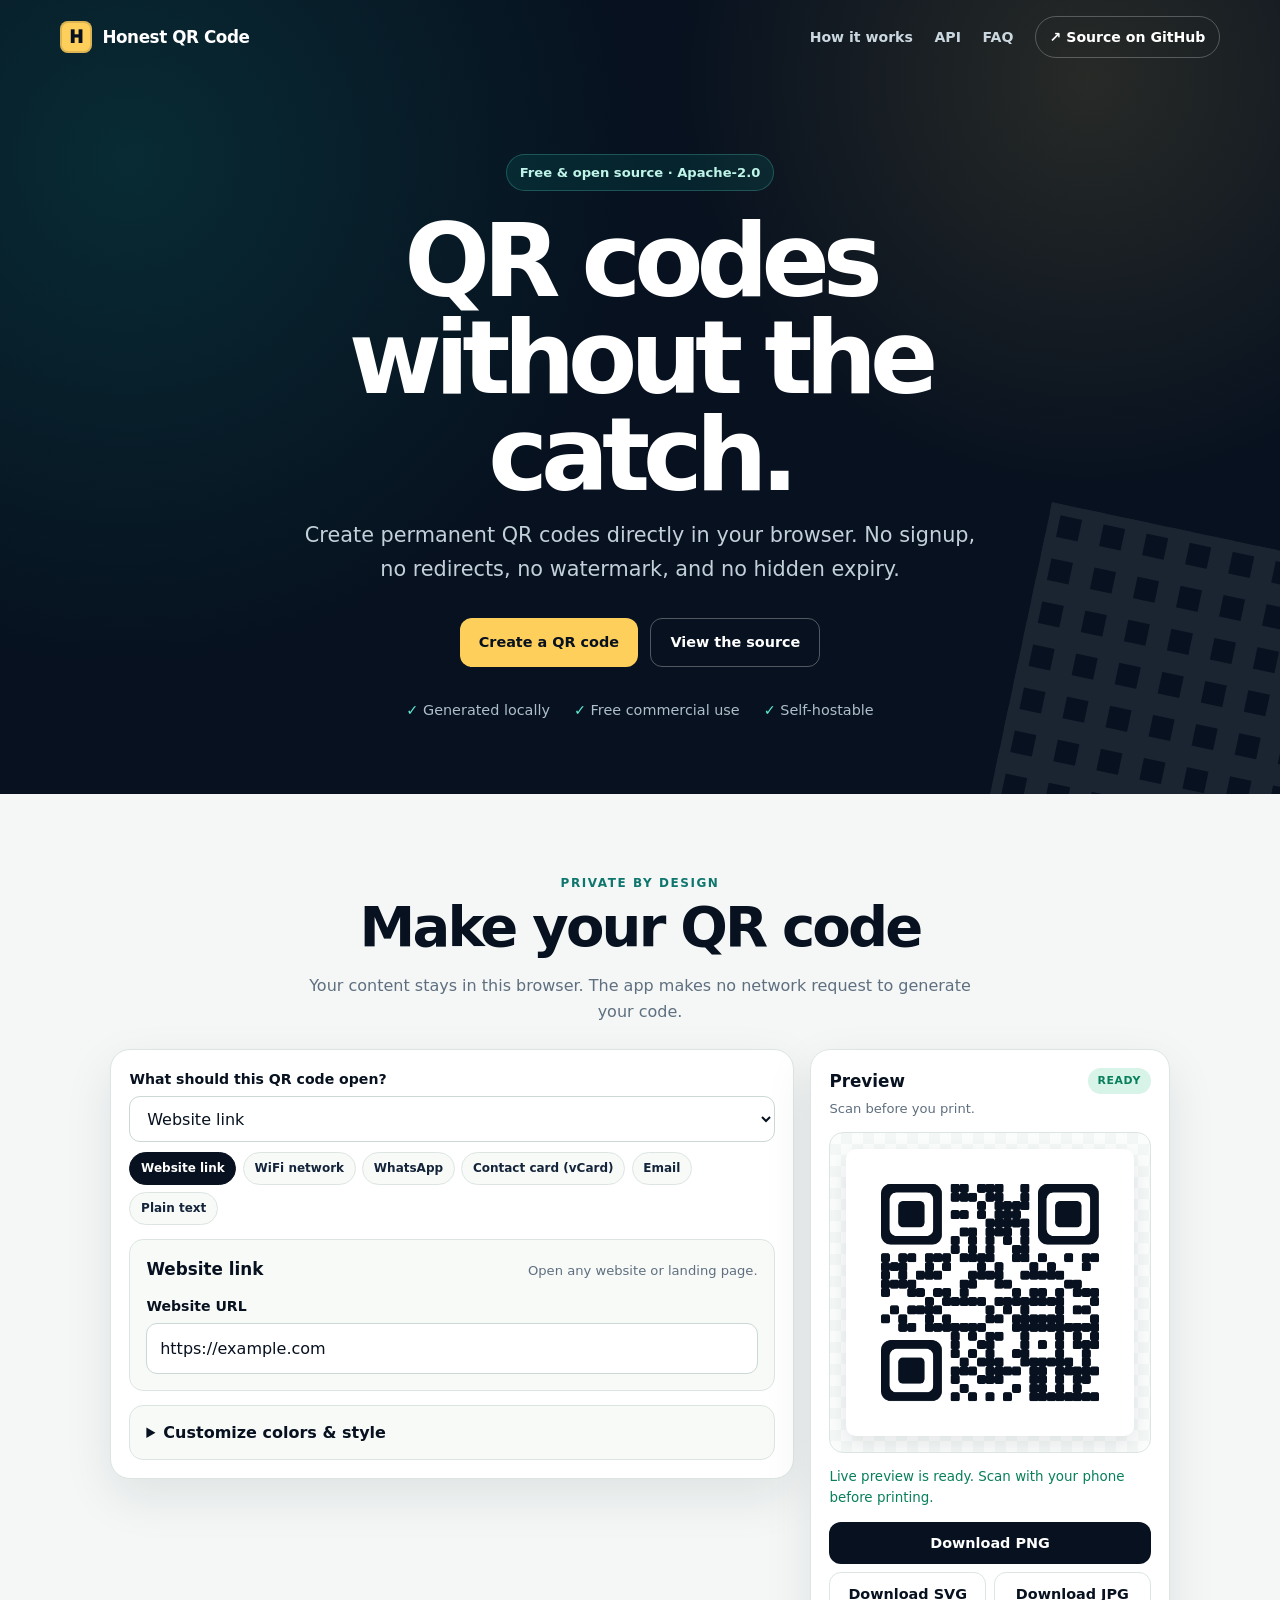
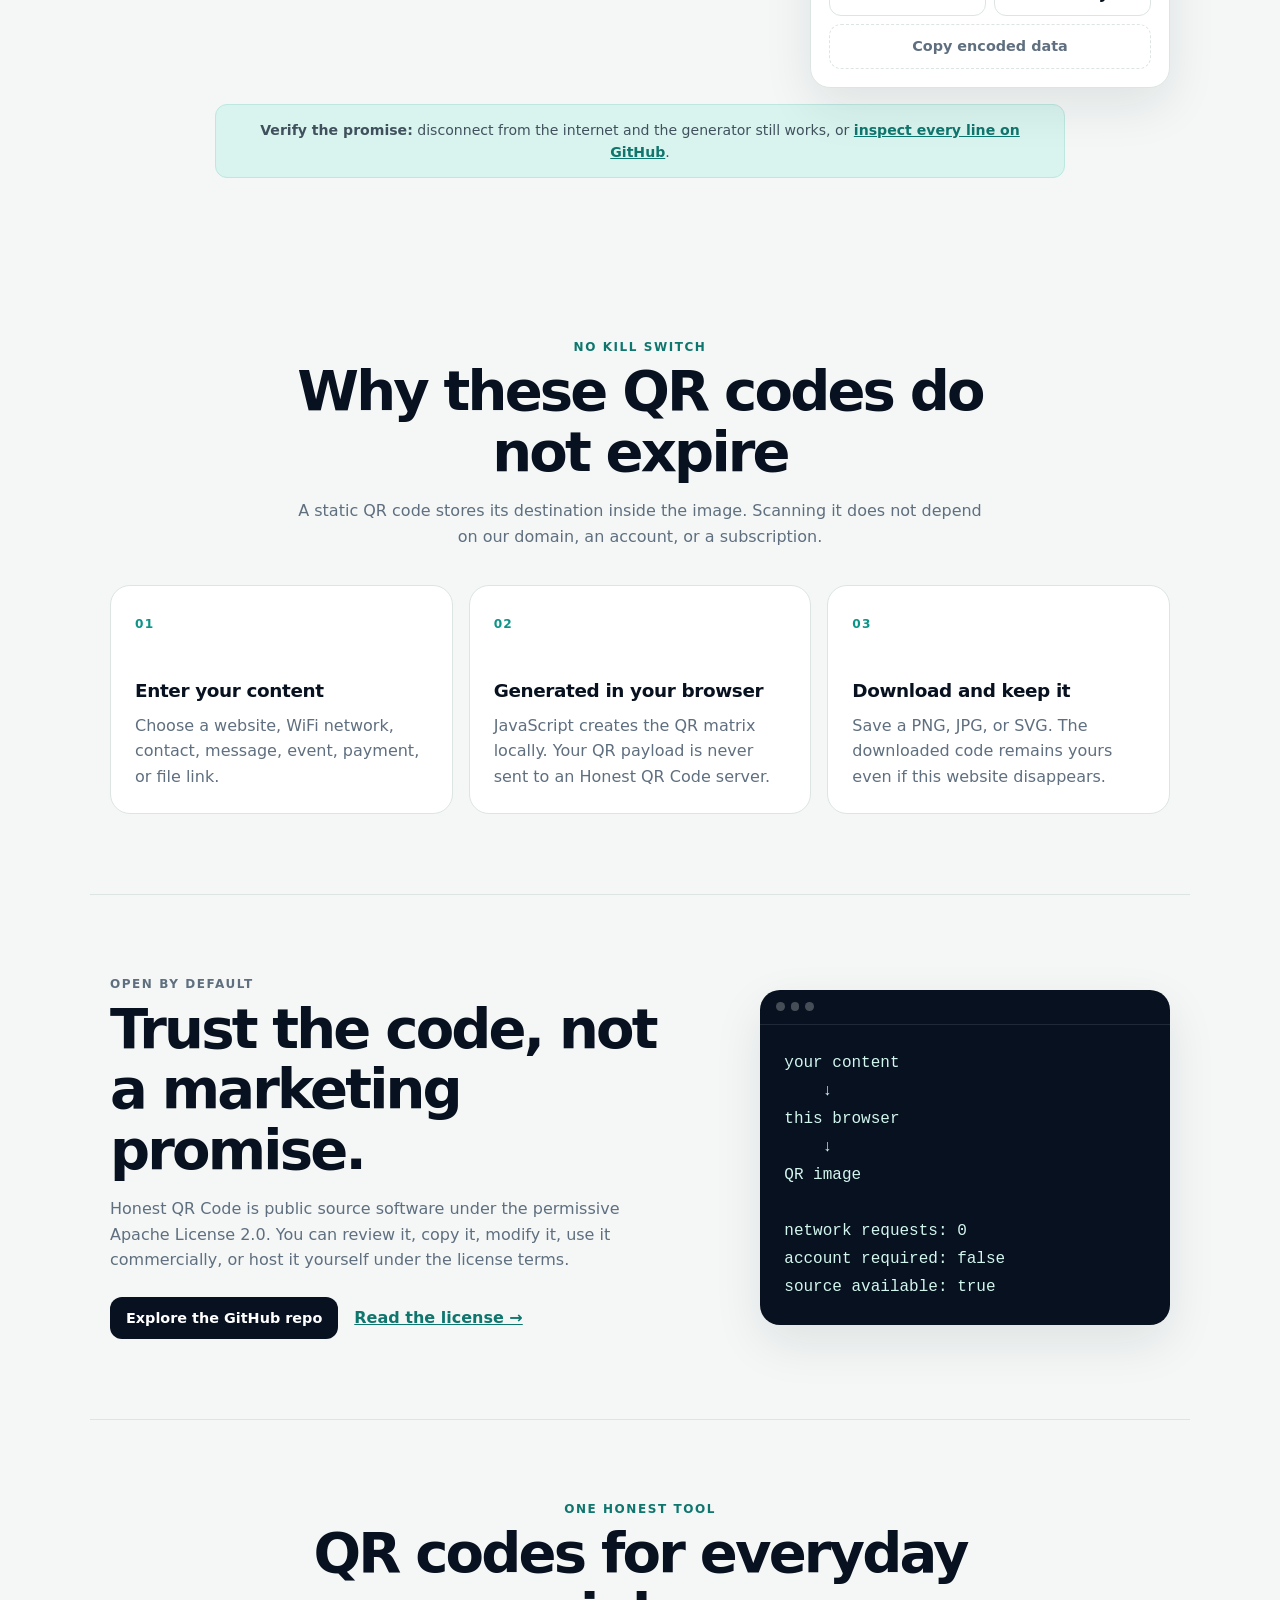
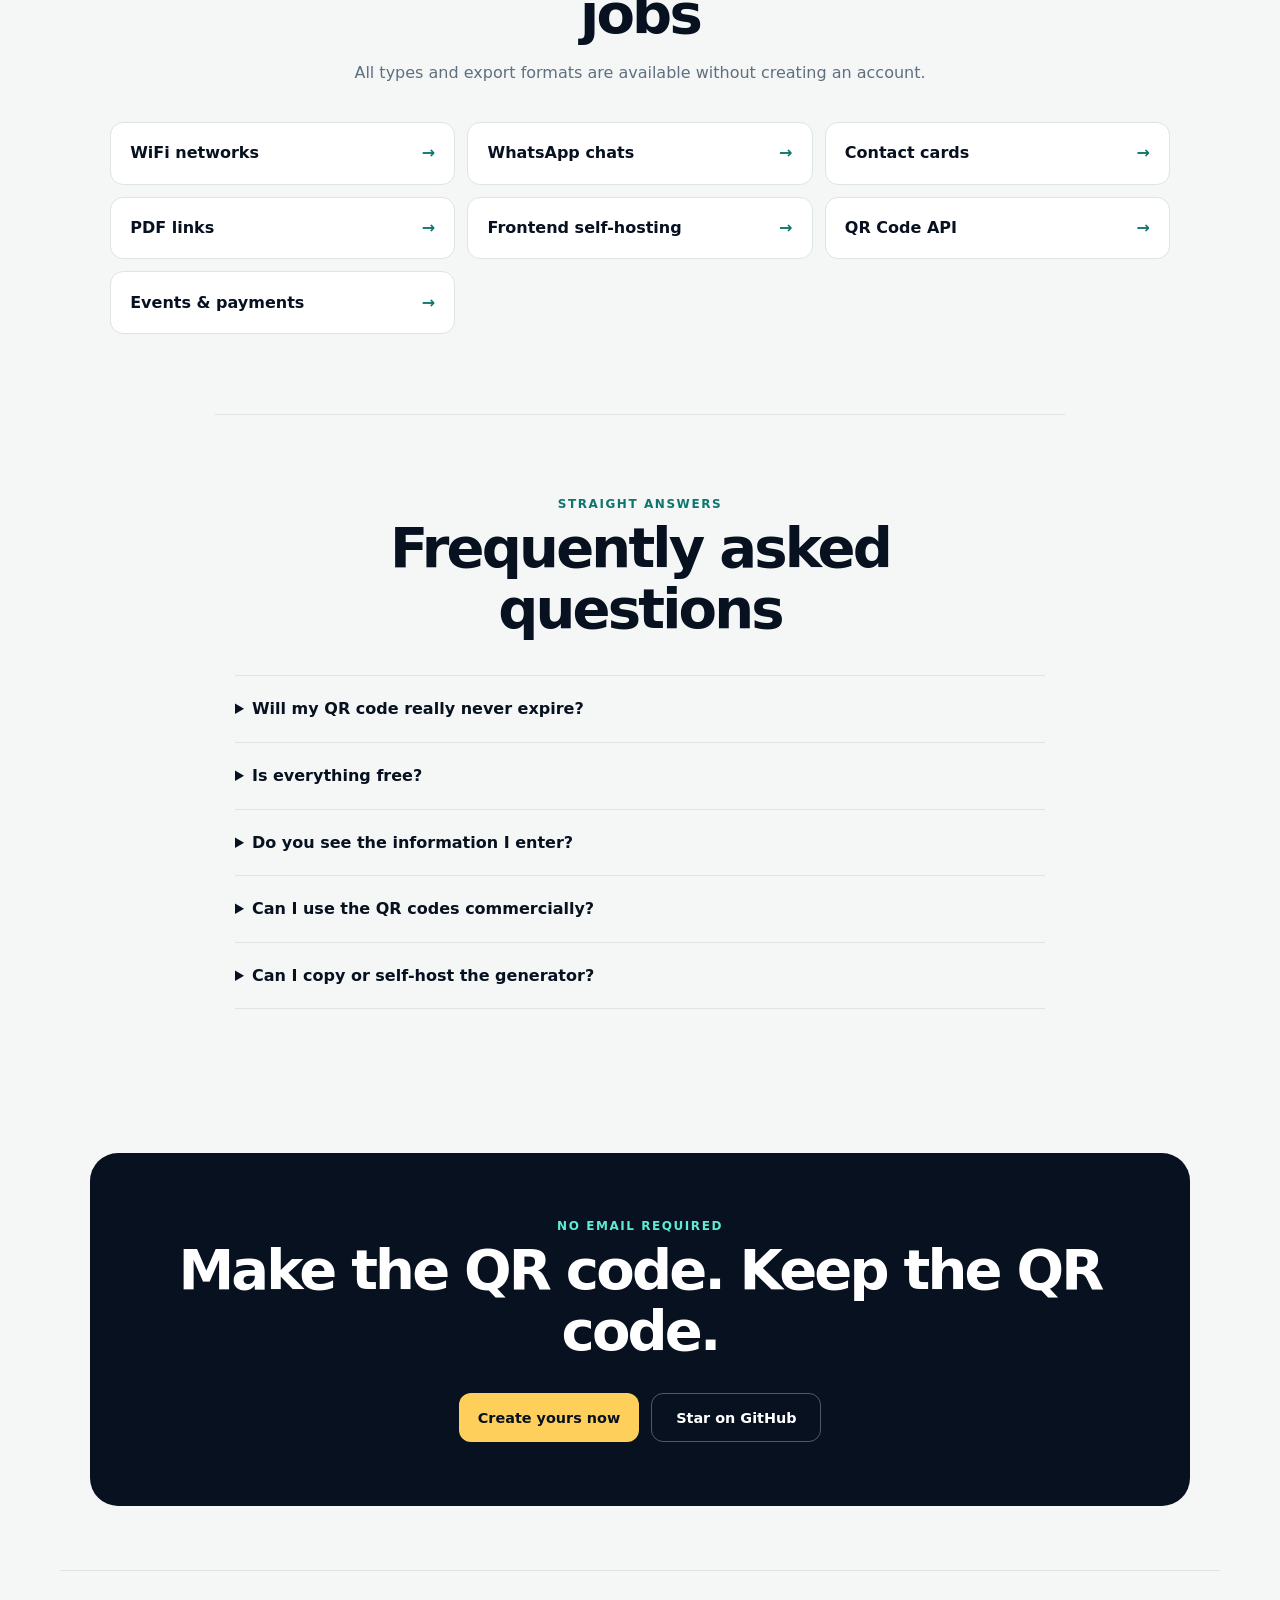
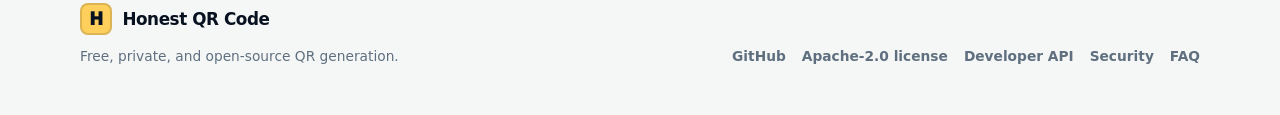
==== commit 9dbb0155: "Add open-source QR API developer funnel" ====
--- a/index.html
+++ b/index.html
@@ -6,6 +6,7 @@
   <title>Honest QR Code — Free Open-Source QR Code Generator</title>
   <meta name="description" content="Create permanent QR codes for websites, WiFi, WhatsApp, contacts and more. Free, open source, no signup, and generated privately in your browser.">
   <meta name="robots" content="index,follow,max-image-preview:large">
+  <meta name="google-site-verification" content="PY_u1psH_fmlLv3zDmLXnyllLDADNS6hJ-TsYIFxhm8">
   <meta name="theme-color" content="#07111f">
   <meta name="color-scheme" content="light">
   <link rel="canonical" href="https://honestqrcode.com/">
@@ -87,6 +88,7 @@
       </a>
       <div class="nav-links">
         <a href="#how-it-works">How it works</a>
+        <a href="/qr-code-api/">API</a>
         <a href="#faq">FAQ</a>
         <a class="github-link" href="https://github.com/Mizaro/honestqrcode" target="_blank" rel="noopener">
           <span aria-hidden="true">↗</span> Source on GitHub
@@ -282,7 +284,8 @@
         <a href="/whatsapp-qr-code-generator/">WhatsApp chats <span>→</span></a>
         <a href="/vcard-qr-code-generator/">Contact cards <span>→</span></a>
         <a href="/pdf-qr-code-generator/">PDF links <span>→</span></a>
-        <a href="/open-source-qr-code-generator/">Self-hosting <span>→</span></a>
+        <a href="/open-source-qr-code-generator/">Frontend self-hosting <span>→</span></a>
+        <a href="/qr-code-api/">QR Code API <span>→</span></a>
         <a href="#generator">Events &amp; payments <span>→</span></a>
       </div>
     </section>
@@ -337,6 +340,7 @@
     <nav aria-label="Footer navigation">
       <a href="https://github.com/Mizaro/honestqrcode" target="_blank" rel="noopener">GitHub</a>
       <a href="https://github.com/Mizaro/honestqrcode/blob/main/LICENSE" target="_blank" rel="noopener">Apache-2.0 license</a>
+      <a href="/qr-code-api/">Developer API</a>
       <a href="/.well-known/security.txt">Security</a>
       <a href="#faq">FAQ</a>
     </nav>
